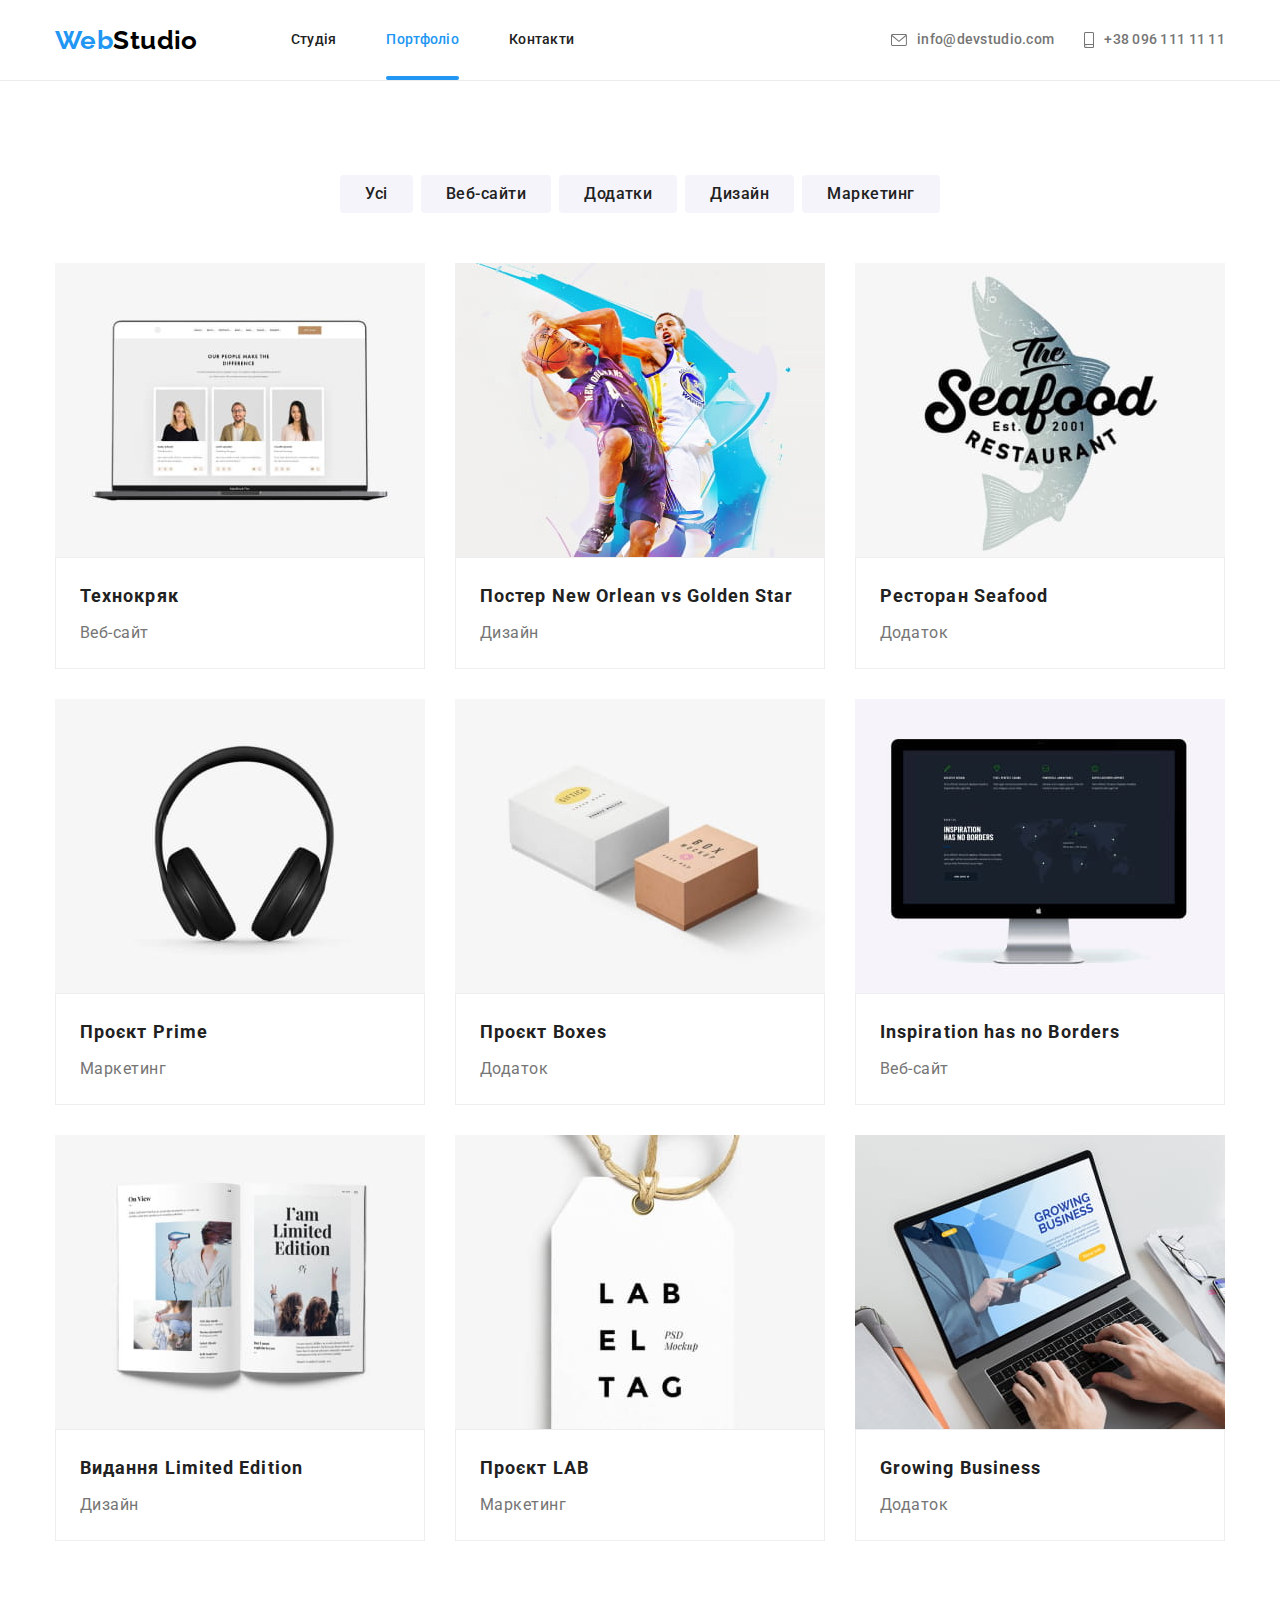
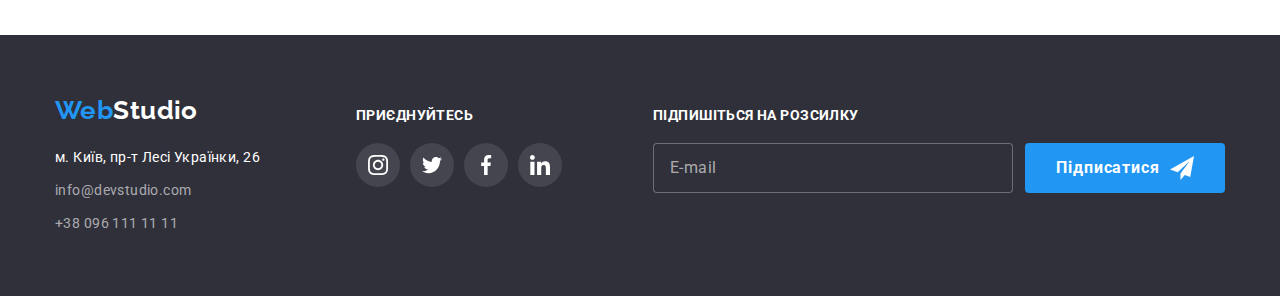
==== portfolio.html @ 68b7d365 "initial" ====
<!DOCTYPE html>
<html lang="ru">
  <head>
    <meta charset="UTF-8" />
    <meta http-equiv="X-UA-Compatible" content="IE=edge" />
    <meta name="viewport" content="width=device-width, initial-scale=1.0" />
    <title>WebStudio</title>

    <link
      href="https://fonts.googleapis.com/css2?family=Raleway:wght@700&family=Roboto:wght@400;500;700;900&display=swap"
      rel="stylesheet"
    />
    <link
      rel="stylesheet"
      href="https://cdnjs.cloudflare.com/ajax/libs/modern-normalize/1.1.0/modern-normalize.min.css"
    />
    <link rel="stylesheet" href="./css/main.min.css" />
  </head>
  <body>
    <header class="header">
      <div class="container head-menu">
        <nav class="nav">
          <a class="logo header__logo logo--big" href="">
            <span class="logo__web logo__web--blue">Web</span
            ><span class="logo__studio logo__studio--black">Studio</span>
          </a>

          <ul class="nav__list">
            <li class="nav__item">
              <a class="nav__link" href="./index.html"> Студія </a>
            </li>
            <li class="nav__item">
              <a class="nav__link underline" href=""> Портфоліо </a>
            </li>
            <li class="nav__item">
              <a class="nav__link" href="">Контакти</a>
            </li>
          </ul>
        </nav>

        <ul class="contacts-list header__contacts-list">
          <li class="contacts-list__item">
            <a class="contacts-list__link link" href="">
              <svg class="contacts-list__icon-envelope">
                <use href="./images/sprite.svg#icon-envelope"></use>
              </svg>
              info@devstudio.com
            </a>
          </li>

          <li class="contacts-list__item">
            <a class="contacts-list__link link" href="">
              <svg class="contacts-list__icon-smartphone">
                <use href="./images/sprite.svg#icon-smartphone"></use>
              </svg>
              +38 096 111 11 11
            </a>
          </li>
        </ul>
      </div>
    </header>

    <main>
      <section class="portfolio section">
        <div class="container">
          <h1 class="portfolio__title">Зразки робіт</h1>

          <ul class="portfolio__filter-list">
            <li class="portfolio__filter-item">
              <button class="portfolio__btn btn" type="button">Усі</button>
            </li>
            <li class="portfolio__filter-item">
              <button class="portfolio__btn btn" type="button">Веб-сайти</button>
            </li>
            <li class="portfolio__filter-item">
              <button class="portfolio__btn btn" type="button">Додатки</button>
            </li>
            <li class="portfolio__filter-item">
              <button class="portfolio__btn btn" type="button">Дизайн</button>
            </li>
            <li class="portfolio__filter-item">
              <button class="portfolio__btn btn" type="button">Маркетинг</button>
            </li>
          </ul>

          <ul class="portfolio__card-set">
            <li class="portfolio__card-cell">
              <article class="card">
                <div class="card__thumb">
                  <img width="370" src="./images/proj-1.jpg" alt="проект-1" />
                  <div class="card__preview">
                    <p>
                      Ресурс пропонує комплексні пропозиції з різним рівнем функціоналу та сервісів.
                      Все це дозволить відвідувачу отримати вичерпні відомості про компанію чи
                      приватну особу.
                    </p>
                  </div>
                </div>
                <div class="card__content">
                  <h2 class="card__title">Технокряк</h2>
                  <p class="card__text">Веб-сайт</p>
                </div>
              </article>
            </li>
            <li class="portfolio__card-cell">
              <article class="card">
                <div class="card__thumb">
                  <img width="370" src="./images/proj-2.jpg" alt="проект-2" />
                  <div class="card__preview">
                    <p>
                      Ресурс пропонує комплексні пропозиції з різним рівнем функціоналу та сервісів.
                      Все це дозволить відвідувачу отримати вичерпні відомості про компанію чи
                      приватну особу.
                    </p>
                  </div>
                </div>
                <div class="card__content">
                  <h2 class="card__title">Постер New Orlean vs Golden Star</h2>
                  <p class="card__text">Дизайн</p>
                </div>
              </article>
            </li>
            <li class="portfolio__card-cell">
              <article class="card">
                <div class="card__thumb">
                  <img width="370" src="./images/proj-3.jpg" alt="проект-3" />
                  <div class="card__preview">
                    <p>
                      Ресурс пропонує комплексні пропозиції з різним рівнем функціоналу та сервісів.
                      Все це дозволить відвідувачу отримати вичерпні відомості про компанію чи
                      приватну особу.
                    </p>
                  </div>
                </div>
                <div class="card__content">
                  <h2 class="card__title">Ресторан Seafood</h2>
                  <p class="card__text">Додаток</p>
                </div>
              </article>
            </li>
            <li class="portfolio__card-cell">
              <article class="card">
                <div class="card__thumb">
                  <img width="370" src="./images/proj-4.jpg" alt="проект-4" />
                  <div class="card__preview">
                    <p>
                      Ресурс пропонує комплексні пропозиції з різним рівнем функціоналу та сервісів.
                      Все це дозволить відвідувачу отримати вичерпні відомості про компанію чи
                      приватну особу.
                    </p>
                  </div>
                </div>
                <div class="card__content">
                  <h2 class="card__title">Проєкт Prime</h2>
                  <p class="card__text">Маркетинг</p>
                </div>
              </article>
            </li>
            <li class="portfolio__card-cell">
              <article class="card">
                <div class="card__thumb">
                  <img width="370" src="./images/proj-5.jpg" alt="проект-5" />
                  <div class="card__preview">
                    <p>
                      Ресурс пропонує комплексні пропозиції з різним рівнем функціоналу та сервісів.
                      Все це дозволить відвідувачу отримати вичерпні відомості про компанію чи
                      приватну особу.
                    </p>
                  </div>
                </div>
                <div class="card__content">
                  <h2 class="card__title">Проєкт Boxes</h2>
                  <p class="card__text">Додаток</p>
                </div>
              </article>
            </li>

            <li class="portfolio__card-cell">
              <article class="card">
                <div class="card__thumb">
                  <img width="370" src="./images/proj-6.jpg" alt="проект-6" />
                  <div class="card__preview">
                    <p>
                      Ресурс пропонує комплексні пропозиції з різним рівнем функціоналу та сервісів.
                      Все це дозволить відвідувачу отримати вичерпні відомості про компанію чи
                      приватну особу.
                    </p>
                  </div>
                </div>
                <div class="card__content">
                  <h2 class="card__title">Inspiration has no Borders</h2>
                  <p class="card__text">Веб-сайт</p>
                </div>
              </article>
            </li>
            <li class="portfolio__card-cell">
              <article class="card">
                <div class="card__thumb">
                  <img width="370" src="./images/proj-7.jpg" alt="проект-7" />
                  <div class="card__preview">
                    <p>
                      Ресурс пропонує комплексні пропозиції з різним рівнем функціоналу та сервісів.
                      Все це дозволить відвідувачу отримати вичерпні відомості про компанію чи
                      приватну особу.
                    </p>
                  </div>
                </div>
                <div class="card__content">
                  <h2 class="card__title">Видання Limited Edition</h2>
                  <p class="card__text">Дизайн</p>
                </div>
              </article>
            </li>
            <li class="portfolio__card-cell">
              <article class="card">
                <div class="card__thumb">
                  <img width="370" src="./images/proj-8.jpg" alt="проект-8" />
                  <div class="card__preview">
                    <p>
                      Ресурс пропонує комплексні пропозиції з різним рівнем функціоналу та сервісів.
                      Все це дозволить відвідувачу отримати вичерпні відомості про компанію чи
                      приватну особу.
                    </p>
                  </div>
                </div>
                <div class="card__content">
                  <h2 class="card__title">Проєкт LAB</h2>
                  <p class="card__text">Маркетинг</p>
                </div>
              </article>
            </li>
            <li class="portfolio__card-cell">
              <article class="card">
                <div class="card__thumb">
                  <img width="370" src="./images/proj-9.jpg" alt="проект-9" />
                  <div class="card__preview">
                    <p>
                      Ресурс пропонує комплексні пропозиції з різним рівнем функціоналу та сервісів.
                      Все це дозволить відвідувачу отримати вичерпні відомості про компанію чи
                      приватну особу.
                    </p>
                  </div>
                </div>
                <div class="card__content">
                  <h2 class="card__title">Growing Business</h2>
                  <p class="card__text">Додаток</p>
                </div>
              </article>
            </li>
          </ul>
        </div>
      </section>
    </main>

    <footer class="footer">
      <div class="container footer__footer-group">
        <div class="footer-contacts">
          <a class="logo footer__logo" href="">
            <span class="logo__web logo__web--blue">Web</span
            ><span class="logo__studio logo__studio--white">Studio</span>
          </a>
          <address class="footer-contacts__address">м. Київ, пр-т Лесі Українки, 26</address>

          <ul class="footer-contacts__contacts-list">
            <li class="footer-contacts__item">
              <a class="footer-contacts__link link" href=""> info@devstudio.com </a>
            </li>
            <li class="footer-contacts__item">
              <a class="footer-contacts__link link" href=""> +38 096 111 11 11 </a>
            </li>
          </ul>
        </div>

        <div class="footer-socials">
          <p class="footer-socials__join-us-text">приєднуйтесь</p>

          <ul class="socials-list">
            <li class="socials-list__item">
              <a class="link socials-list__link socials-list__link--white" href="">
                <svg class="socials-list__icon-instagram">
                  <use href="./images/sprite.svg#icon-instagram"></use>
                </svg>
              </a>
            </li>
            <li class="socials-list__item">
              <a class="link socials-list__link socials-list__link--white" href="">
                <svg class="socials-list__icon-twitter">
                  <use href="./images/sprite.svg#icon-twitter"></use>
                </svg>
              </a>
            </li>
            <li class="socials-list__item">
              <a class="link socials-list__link socials-list__link--white" href="">
                <svg class="socials-list__icon-facebook">
                  <use href="./images/sprite.svg#icon-facebook"></use>
                </svg>
              </a>
            </li>
            <li class="socials-list__item">
              <a class="link socials-list__link socials-list__link--white" href="">
                <svg class="socials-list__icon-linkedin">
                  <use href="./images/sprite.svg#icon-linkedin"></use>
                </svg>
              </a>
            </li>
          </ul>
        </div>

        <div class="footer-subscribe">
          <p class="footer-subscribe__subscribe-text">Підпишіться на розсилку</p>
          <form class="footer-form" action="" autocomplete="off">
            <label>
              <input class="user-email" type="email" name="user-email" placeholder="E-mail" />
            </label>
            <button class="footer-submit" type="submit">
              <span class="button-text">Підписатися</span>
              <svg class="icon-send">
                <use href="./images/modal-sprite.svg#icon-send"></use>
              </svg>
            </button>
          </form>
        </div>
      </div>
    </footer>
    <script src="./js/modal.js"></script>
  </body>
</html>
---- css/main.min.css ----
body{font-family:"Roboto","Raleway",sans-serif;font-weight:500;font-style:normal;font-size:14px;letter-spacing:.03em;color:#757575}p,ul,h1,h2,h3,h4,h5,h6{margin:0;padding:0;list-style:none}img{display:block;max-width:100%}.container{max-width:1200px;margin:0 auto;padding:0 15px}.section{padding:94px 0}.no-padding{padding:0 0}.btn{cursor:pointer}.btn:hover,.btn:focus{color:#fff;background-color:#2196f3}.link{text-decoration:none}.is-hidden{opacity:0;pointer-events:none;visibility:hidden;-webkit-transform:scale(0.66);transform:scale(0.66)}.form__icon-envelope,.form__icon-tel,.form__icon-user{position:absolute;top:50%;left:15px;-webkit-transform:translateX(-50%);transform:translateX(-50%);-webkit-transform:translateY(-50%);transform:translateY(-50%);-webkit-transition-property:fill;transition-property:fill;-webkit-transition-duration:250ms;transition-duration:250ms;-webkit-transition-timing-function:cubic-bezier(0.4, 0, 0.2, 1);transition-timing-function:cubic-bezier(0.4, 0, 0.2, 1)}.form__field:focus-within .form__icon-envelope,.form__field:focus-within .form__icon-tel,.form__field:focus-within .form__icon-user{fill:#2196f3}.logo{display:block;padding:0;font-family:"Raleway",sans-serif;font-weight:700;font-size:26px;line-height:1.19;text-decoration:none}.logo__web--blue{color:#2196f3}.logo__studio--black{color:#000}.logo__studio--white{color:#fff}.header__logo{margin-right:93px}.logo--big{padding:24px 0}.header{border-bottom:1px solid #ececec}.head-menu{display:-webkit-box;display:-ms-flexbox;display:flex}.nav{display:-webkit-box;display:-ms-flexbox;display:flex;-webkit-box-align:center;-ms-flex-align:center;align-items:center}.nav__list{display:-webkit-box;display:-ms-flexbox;display:flex}.nav__item:hover,.nav__item:focus{color:#2196f3}.nav__item:not(:last-child){margin-right:50px}.nav__link{position:relative;display:block;padding:32px 0;font-size:14px;line-height:1.14;letter-spacing:.02em;text-decoration:none;color:#212121;-webkit-transition-property:color;transition-property:color;-webkit-transition-duration:250ms;transition-duration:250ms;-webkit-transition-timing-function:cubic-bezier(0.4, 0, 0.2, 1);transition-timing-function:cubic-bezier(0.4, 0, 0.2, 1)}.nav__link:hover,.nav__link:focus{color:#2196f3}.nav__link::after{position:absolute;bottom:0;content:"";display:block;width:100%;height:4px;background-color:#2196f3;border-radius:2px;opacity:0;-webkit-transition-property:opacity;transition-property:opacity;-webkit-transition-duration:250ms;transition-duration:250ms;-webkit-transition-timing-function:cubic-bezier(0.4, 0, 0.2, 1);transition-timing-function:cubic-bezier(0.4, 0, 0.2, 1)}.nav__link:hover::after,.nav__link:focus::after{opacity:100%}.nav__link.underline{color:#2196f3}.nav__link.underline::after{opacity:100%}.contacts-list{display:-webkit-box;display:-ms-flexbox;display:flex}.header__contacts-list{-webkit-box-align:center;-ms-flex-align:center;align-items:center;margin-left:auto}.contacts-list__item+.contacts-list__item{margin-left:30px}.contacts-list__link{display:-webkit-inline-box;display:-ms-inline-flexbox;display:inline-flex;-webkit-box-align:center;-ms-flex-align:center;align-items:center;padding:32px 0;color:inherit;font-size:14px;line-height:1.14;letter-spacing:.02em}.contacts-list__link:hover,.contacts-list__link:focus{color:#2196f3;fill:#2196f3;-webkit-transition-property:color;transition-property:color;-webkit-transition-duration:250ms;transition-duration:250ms;-webkit-transition-timing-function:cubic-bezier(0.4, 0, 0.2, 1);transition-timing-function:cubic-bezier(0.4, 0, 0.2, 1)}.contacts-list__icon-envelope{width:16px;height:12px;margin-right:10px;fill:currentColor}.contacts-list__icon-smartphone{width:10px;height:16px;margin-right:10px;fill:currentColor}.hero{max-width:1600px;min-height:600px;margin:0 auto;padding:200px 0;background-color:#2f303a;background-image:-webkit-gradient(linear, left top, right top, from(rgba(154, 132, 120, 0.2)), to(rgba(30, 19, 12, 0.4))),url("..//../images/hero-background.jpg");background-image:linear-gradient(to right, rgba(154, 132, 120, 0.2), rgba(30, 19, 12, 0.4)),url("..//../images/hero-background.jpg");background-repeat:no-repeat;background-size:cover;background-position:center;text-align:center}.hero__title{margin-bottom:30px;font-weight:900;font-size:44px;line-height:1.36;letter-spacing:.06em;text-transform:uppercase;color:#fff}.hero__btn{padding:11px 32px;border-radius:4px;border:0;color:#fff;background-color:#2196f3;font-weight:700;font-size:16px;line-height:1.88;text-align:center;letter-spacing:.06em}.hero__btn:active{background-color:#188ce8}.hero__backdrop{position:fixed;z-index:9;top:0;left:0;width:100%;height:100%;background-color:rgba(170,170,170,.7333333333);-webkit-transform:scale(1);transform:scale(1);opacity:1;-webkit-transition-property:-webkit-transform opacity;transition-property:-webkit-transform opacity;transition-property:transform opacity;transition-property:transform opacity, -webkit-transform opacity;-webkit-transition-duration:250ms;transition-duration:250ms;-webkit-transition-timing-function:cubic-bezier(0.4, 0, 0.2, 1);transition-timing-function:cubic-bezier(0.4, 0, 0.2, 1)}.modal{position:absolute;top:50%;left:50%;-webkit-transform:translate(-50%, -50%);transform:translate(-50%, -50%);min-width:530px;min-height:580px;padding:40px;background-color:#fff}.close-modal-btn{display:-webkit-box;display:-ms-flexbox;display:flex;-webkit-box-pack:center;-ms-flex-pack:center;justify-content:center;-webkit-box-align:center;-ms-flex-align:center;align-items:center;position:absolute;top:8px;right:8px;padding:0;width:30px;height:30px;border-radius:50%;border:1px solid rgba(0,0,0,.1);background-color:rgba(0,0,0,0);cursor:pointer}.close-modal-btn__icon-close{width:18px;height:18px;-webkit-transition-property:fill;transition-property:fill;-webkit-transition-duration:250ms;transition-duration:250ms;-webkit-transition-timing-function:cubic-bezier(0.4, 0, 0.2, 1);transition-timing-function:cubic-bezier(0.4, 0, 0.2, 1)}.close-modal-btn:hover .close-modal-btn__icon-close{fill:#2196f3}.form{display:-webkit-box;display:-ms-flexbox;display:flex;-webkit-box-orient:vertical;-webkit-box-direction:normal;-ms-flex-direction:column;flex-direction:column;-webkit-box-align:start;-ms-flex-align:start;align-items:flex-start;margin:0}.form__title{-ms-flex-item-align:center;align-self:center;color:#212121;font-weight:700;font-size:20px;line-height:1.15;letter-spacing:.03em;margin-bottom:30px}.form__field{position:relative;width:100%;margin-bottom:28px}.form__explain-text{position:absolute;top:-18px;font-weight:400;font-size:12px;line-height:1.17;letter-spacing:.01em;color:#757575}.form__label{display:-webkit-box;display:-ms-flexbox;display:flex;-webkit-box-orient:vertical;-webkit-box-direction:normal;-ms-flex-direction:column;flex-direction:column;-webkit-box-align:start;-ms-flex-align:start;align-items:flex-start}.form__input{height:40px;width:100%;padding-left:42px;border:1px solid rgba(33,33,33,.2);border-radius:4px;-webkit-transition-property:border-color;transition-property:border-color;-webkit-transition-duration:250ms;transition-duration:250ms;-webkit-transition-timing-function:cubic-bezier(0.4, 0, 0.2, 1);transition-timing-function:cubic-bezier(0.4, 0, 0.2, 1)}.form__icon-user{width:13px;height:13px}.form__icon-tel{width:14px;height:14px}.form__icon-envelope{width:15px;height:15px}.form__comment-field{margin-bottom:20px}.form__textarea{width:100%;height:120px;padding:12px 16px;resize:none;color:#757575;border:1px solid rgba(33,33,33,.2);border-radius:4px;-webkit-transition-property:border-color;transition-property:border-color;-webkit-transition-duration:250ms;transition-duration:250ms;-webkit-transition-timing-function:cubic-bezier(0.4, 0, 0.2, 1);transition-timing-function:cubic-bezier(0.4, 0, 0.2, 1)}.form__textarea::-webkit-input-placeholder{color:rgba(117,117,117,.5)}.form__textarea::-moz-placeholder{color:rgba(117,117,117,.5)}.form__textarea:-ms-input-placeholder{color:rgba(117,117,117,.5)}.form__textarea::-ms-input-placeholder{color:rgba(117,117,117,.5)}.form__textarea::placeholder{color:rgba(117,117,117,.5)}.form__field:focus-within .form__textarea{border-color:#2196f3;outline:none}.form__field:focus-within .form__input{border-color:#2196f3;outline:none}.form__agreement-field{display:-webkit-box;display:-ms-flexbox;display:flex;-webkit-box-pack:center;-ms-flex-pack:center;justify-content:center;width:100%;margin-bottom:30px}.form__checkbox-label{display:-webkit-box;display:-ms-flexbox;display:flex;cursor:pointer}.form__checkbox-input{display:inline-block;-ms-flex-item-align:center;align-self:center;-webkit-appearance:none;-moz-appearance:none;appearance:none}.form__icon-check{-ms-flex-item-align:center;align-self:center;width:17px;height:16px;margin-right:8px;fill:rgba(0,0,0,0);background-color:rgba(0,0,0,0);border:2px solid #212121;border-radius:2px;-webkit-transition-property:background-color,fill,border-width;transition-property:background-color,fill,border-width;-webkit-transition-duration:250ms;transition-duration:250ms;-webkit-transition-timing-function:cubic-bezier(0.4, 0, 0.2, 1);transition-timing-function:cubic-bezier(0.4, 0, 0.2, 1)}.form__checkbox-input:checked+.form__icon-check{fill:#fff;background-color:#2196f3;border-width:0}.form__agreement-text{display:inline-block;font-weight:400;font-size:14px;line-height:1.71;letter-spacing:.03em;color:#757575}.form__agreement-attention-text{text-decoration:underline;color:#2196f3}.form__submit-btn{-ms-flex-item-align:center;align-self:center;width:200px;height:50px;padding:0;background-color:#2196f3;-webkit-box-shadow:0px 4px 4px rgba(0,0,0,.15);box-shadow:0px 4px 4px rgba(0,0,0,.15);border-color:rgba(0,0,0,0);border-radius:4px;font-weight:700;font-size:16px;line-height:1.88;text-align:center;letter-spacing:.06em;color:#fff;cursor:pointer}.form__submit-btn:active{background-color:#188ce8}.features__list{display:-webkit-box;display:-ms-flexbox;display:flex;-webkit-box-pack:justify;-ms-flex-pack:justify;justify-content:space-between}.features__item{display:block;-ms-flex-preferred-size:270px;flex-basis:270px}.features__icon-holder{display:-webkit-box;display:-ms-flexbox;display:flex;height:120px;-webkit-box-pack:center;-ms-flex-pack:center;justify-content:center;-webkit-box-align:center;-ms-flex-align:center;align-items:center;margin-bottom:30px;background-color:#f5f4fa;border-radius:4px}.features__title{margin-bottom:10px;font-size:14px;line-height:1.14;letter-spacing:.03em;text-transform:uppercase;color:#212121}.features__text{font-weight:400;line-height:1.71}.specialization{padding-bottom:94px}.specialization__title{margin-bottom:50px;font-size:36px;line-height:1.17;text-align:center;letter-spacing:.03em;color:#212121}.specialization__list{display:-webkit-box;display:-ms-flexbox;display:flex;-webkit-box-pack:justify;-ms-flex-pack:justify;justify-content:space-between}.specialization__item{display:inline-block}.specialization__thumb{position:relative;z-index:0}.specialization__overlay{position:absolute;bottom:0;width:100%;height:70px;z-index:1;display:-webkit-box;display:-ms-flexbox;display:flex;-webkit-box-pack:center;-ms-flex-pack:center;justify-content:center;-webkit-box-align:center;-ms-flex-align:center;align-items:center;color:#fff;background-color:rgba(47,48,58,.8);font-weight:700;letter-spacing:.03em;text-transform:uppercase}.team{background-color:#f5f4fa}.team__title{margin-bottom:50px;font-size:36px;line-height:1.17;text-align:center;letter-spacing:.03em;color:#212121}.team__list{display:-webkit-box;display:-ms-flexbox;display:flex;-webkit-box-pack:justify;-ms-flex-pack:justify;justify-content:space-between}.employee{-webkit-box-shadow:0px 1px 3px rgba(0,0,0,.12),0px 1px 1px rgba(0,0,0,.14),0px 2px 1px rgba(0,0,0,.2);box-shadow:0px 1px 3px rgba(0,0,0,.12),0px 1px 1px rgba(0,0,0,.14),0px 2px 1px rgba(0,0,0,.2);border-radius:0px 0px 4px 4px}.employee__info{padding:30px 0;background-color:#fff}.employee__name{margin-bottom:10px;font-size:16px;line-height:1.19;letter-spacing:.03em;text-align:center;color:#212121}.employee__position{margin-bottom:16px;font-weight:400;font-size:16px;line-height:1.19;letter-spacing:.03em;text-align:center}.socials-list__link--gray{fill:#afb1b8;-webkit-transition-property:fill,background-color;transition-property:fill,background-color;-webkit-transition-duration:250ms;transition-duration:250ms;-webkit-transition-timing-function:cubic-bezier(0.4, 0, 0.2, 1);transition-timing-function:cubic-bezier(0.4, 0, 0.2, 1)}.socials-list__link--gray:hover,.socials-list__link--gray:focus{background-color:#2196f3;fill:#fff}.clients__title{margin-bottom:50px;color:#212121;font-size:36px;line-height:1.17;text-align:center;letter-spacing:.03em}.clients__list{display:-webkit-box;display:-ms-flexbox;display:flex;-webkit-box-pack:justify;-ms-flex-pack:justify;justify-content:space-between}.clients__link{display:-webkit-box;display:-ms-flexbox;display:flex;width:170px;height:92px;border:1px solid;border-color:#afb1b8;border-radius:4px;fill:#afb1b8;-webkit-transition-property:border-color fill;transition-property:border-color fill;-webkit-transition-duration:250ms;transition-duration:250ms;-webkit-transition-timing-function:cubic-bezier(0.4, 0, 0.2, 1);transition-timing-function:cubic-bezier(0.4, 0, 0.2, 1)}.clients__link:hover,.clients__link:focus{border-color:#2196f3;fill:#2196f3}.clients__icon-logo{display:block;width:106px;height:60px;margin:auto;fill:inherit}.footer{padding:60px 0;background-color:#2f303a}.footer__footer-group{display:-webkit-box;display:-ms-flexbox;display:flex}.footer-contacts{display:block;margin-right:70px}.footer__logo{margin-bottom:20px}.footer-contacts__address{display:block;width:231px;margin-bottom:9px;font-weight:400;line-height:1.71;font-style:normal;color:#fff}.footer-contacts__contacts-list{-webkit-box-orient:vertical;-webkit-box-direction:normal;-ms-flex-direction:column;flex-direction:column}.footer-contacts__item{display:block;margin-left:0;margin-right:auto;margin-bottom:9px}.footer-contacts__item:last-child{margin-bottom:0}.footer-contacts__link{padding:0;color:rgba(255,255,255,.6);font-weight:400;font-size:14px;line-height:1.71;letter-spacing:.03em}.footer-socials{display:block;margin-top:12px}.footer-socials__join-us-text{margin-bottom:20px;color:#fff;font-weight:700;letter-spacing:.03em;text-transform:uppercase}.socials-list{display:-webkit-box;display:-ms-flexbox;display:flex;-webkit-box-pack:center;-ms-flex-pack:center;justify-content:center}.socials-list__item:not(:last-child){margin-right:10px}.socials-list__link{display:-webkit-box;display:-ms-flexbox;display:flex;width:44px;height:44px;border-radius:50%}.socials-list__link--white{fill:#fff;background-color:rgba(255,255,255,.1);-webkit-transition-property:background-color;transition-property:background-color;-webkit-transition-duration:250ms;transition-duration:250ms;-webkit-transition-timing-function:cubic-bezier(0.4, 0, 0.2, 1);transition-timing-function:cubic-bezier(0.4, 0, 0.2, 1)}.socials-list__link--white:hover,.socials-list__link--white:focus{background-color:#2196f3}.socials-list__icon-instagram{display:block;width:20px;height:20px;margin:auto}.socials-list__icon-twitter{display:block;width:20px;height:20px;margin:auto}.socials-list__icon-facebook{display:block;width:20px;height:20px;margin:auto}.socials-list__icon-linkedin{display:block;width:20px;height:20px;margin:auto}.footer-subscribe{display:block;margin-top:12px;margin-left:auto}.footer-subscribe__subscribe-text{margin-bottom:20px;color:#fff;font-weight:700;letter-spacing:.03em;text-transform:uppercase}.footer-form{display:-webkit-box;display:-ms-flexbox;display:flex}.user-email{width:360px;height:50px;padding:0 16px;color:#fff;background-color:#2f303a;outline:none;border:1px solid rgba(255,255,255,.3);border-radius:4px}.user-email:focus{-webkit-box-shadow:0px 4px 4px rgba(0,0,0,.1);box-shadow:0px 4px 4px rgba(0,0,0,.1)}.user-email::-webkit-input-placeholder{font-weight:400;font-size:16px;line-height:1.25;letter-spacing:.03em;color:rgba(255,255,255,.6)}.user-email::-moz-placeholder{font-weight:400;font-size:16px;line-height:1.25;letter-spacing:.03em;color:rgba(255,255,255,.6)}.user-email:-ms-input-placeholder{font-weight:400;font-size:16px;line-height:1.25;letter-spacing:.03em;color:rgba(255,255,255,.6)}.user-email::-ms-input-placeholder{font-weight:400;font-size:16px;line-height:1.25;letter-spacing:.03em;color:rgba(255,255,255,.6)}.user-email::placeholder{font-weight:400;font-size:16px;line-height:1.25;letter-spacing:.03em;color:rgba(255,255,255,.6)}.footer-submit{display:-webkit-box;display:-ms-flexbox;display:flex;-webkit-box-align:center;-ms-flex-align:center;align-items:center;-webkit-box-pack:center;-ms-flex-pack:center;justify-content:center;width:200px;height:50px;margin-left:12px;background-color:#2196f3;border-radius:4px;border-width:0;cursor:pointer}.footer-submit:active{background-color:#188ce8;-webkit-box-shadow:0px 4px 4px rgba(0,0,0,.1);box-shadow:0px 4px 4px rgba(0,0,0,.1)}.button-text{display:inline-block;color:#fff;font-weight:700;font-size:16px;line-height:1.88;text-align:center;letter-spacing:.06em}.icon-send{display:inline-block;width:24px;height:24px;margin-left:10px;background-color:rgba(0,0,0,0);fill:#fff}.portfolio__title{position:absolute;width:1px;height:1px;margin:-1px;border:0;padding:0;white-space:nowrap;-webkit-clip-path:inset(100%);clip-path:inset(100%);clip:rect(0 0 0 0);overflow:hidden}.portfolio__filter-list{display:-webkit-box;display:-ms-flexbox;display:flex;-webkit-box-pack:center;-ms-flex-pack:center;justify-content:center;margin-bottom:50px}.portfolio__filter-item{display:block}.portfolio__filter-item:not(:last-child){margin-right:8px}.portfolio__btn{border:rgba(0,0,0,0);border-radius:4px;padding:6px 22px;font-weight:500;font-size:16px;line-height:1.62;letter-spacing:.03em;color:#212121;background-color:#f5f4fa;-webkit-transition-property:background-color,color,-webkit-box-shadow;transition-property:background-color,color,-webkit-box-shadow;transition-property:background-color,color,box-shadow;transition-property:background-color,color,box-shadow,-webkit-box-shadow;-webkit-transition-duration:250ms;transition-duration:250ms;-webkit-transition-timing-function:cubic-bezier(0.4, 0, 0.2, 1);transition-timing-function:cubic-bezier(0.4, 0, 0.2, 1)}.portfolio__btn:first-child{padding:6px 25px}.portfolio__btn:hover,.portfolio__btn:focus{color:#fff;background-color:#2196f3;-webkit-box-shadow:0px 3px 1px rgba(0,0,0,.1),0px 1px 2px rgba(0,0,0,.08),0px 2px 2px rgba(0,0,0,.12);box-shadow:0px 3px 1px rgba(0,0,0,.1),0px 1px 2px rgba(0,0,0,.08),0px 2px 2px rgba(0,0,0,.12)}.portfolio__card-set{display:-webkit-box;display:-ms-flexbox;display:flex;-ms-flex-wrap:wrap;flex-wrap:wrap;margin-top:-30px;margin-left:-30px}.portfolio__card-cell{display:block;-ms-flex-preferred-size:calc(33.3333333333% - 30px);flex-basis:calc(33.3333333333% - 30px);margin-left:30px;margin-top:30px;-webkit-transition-property:-webkit-box-shadow;transition-property:-webkit-box-shadow;transition-property:box-shadow;transition-property:box-shadow, -webkit-box-shadow;-webkit-transition-duration:250ms;transition-duration:250ms;-webkit-transition-timing-function:cubic-bezier(0.4, 0, 0.2, 1);transition-timing-function:cubic-bezier(0.4, 0, 0.2, 1)}.portfolio__card-cell:hover{-webkit-box-shadow:0px 1px 1px rgba(0,0,0,.12),0px 4px 4px rgba(0,0,0,.06),1px 4px 6px rgba(0,0,0,.16);box-shadow:0px 1px 1px rgba(0,0,0,.12),0px 4px 4px rgba(0,0,0,.06),1px 4px 6px rgba(0,0,0,.16)}.card__thumb{position:relative;overflow:hidden}.card__preview{position:absolute;top:0;left:0;width:100%;height:100%;padding:63px 24px;background-color:rgba(33,150,243,.9);font-weight:400;font-size:18px;line-height:1.56;color:#fff;-webkit-transform:translateY(100%);transform:translateY(100%);-webkit-transition-property:-webkit-transform;transition-property:-webkit-transform;transition-property:transform;transition-property:transform, -webkit-transform;-webkit-transition-duration:250ms;transition-duration:250ms;-webkit-transition-timing-function:cubic-bezier(0.4, 0, 0.2, 1);transition-timing-function:cubic-bezier(0.4, 0, 0.2, 1)}.card:hover .card__preview{-webkit-transform:translateY(0);transform:translateY(0)}.card__content{padding:20px 24px;border:1px solid #eee}.card__title{margin-bottom:4px;font-size:18px;line-height:2;letter-spacing:.06em;color:#212121}.card__text{font-weight:400;font-size:16px;line-height:1.88;letter-spacing:.03em;color:#757575}/*# sourceMappingURL=main.min.css.map */
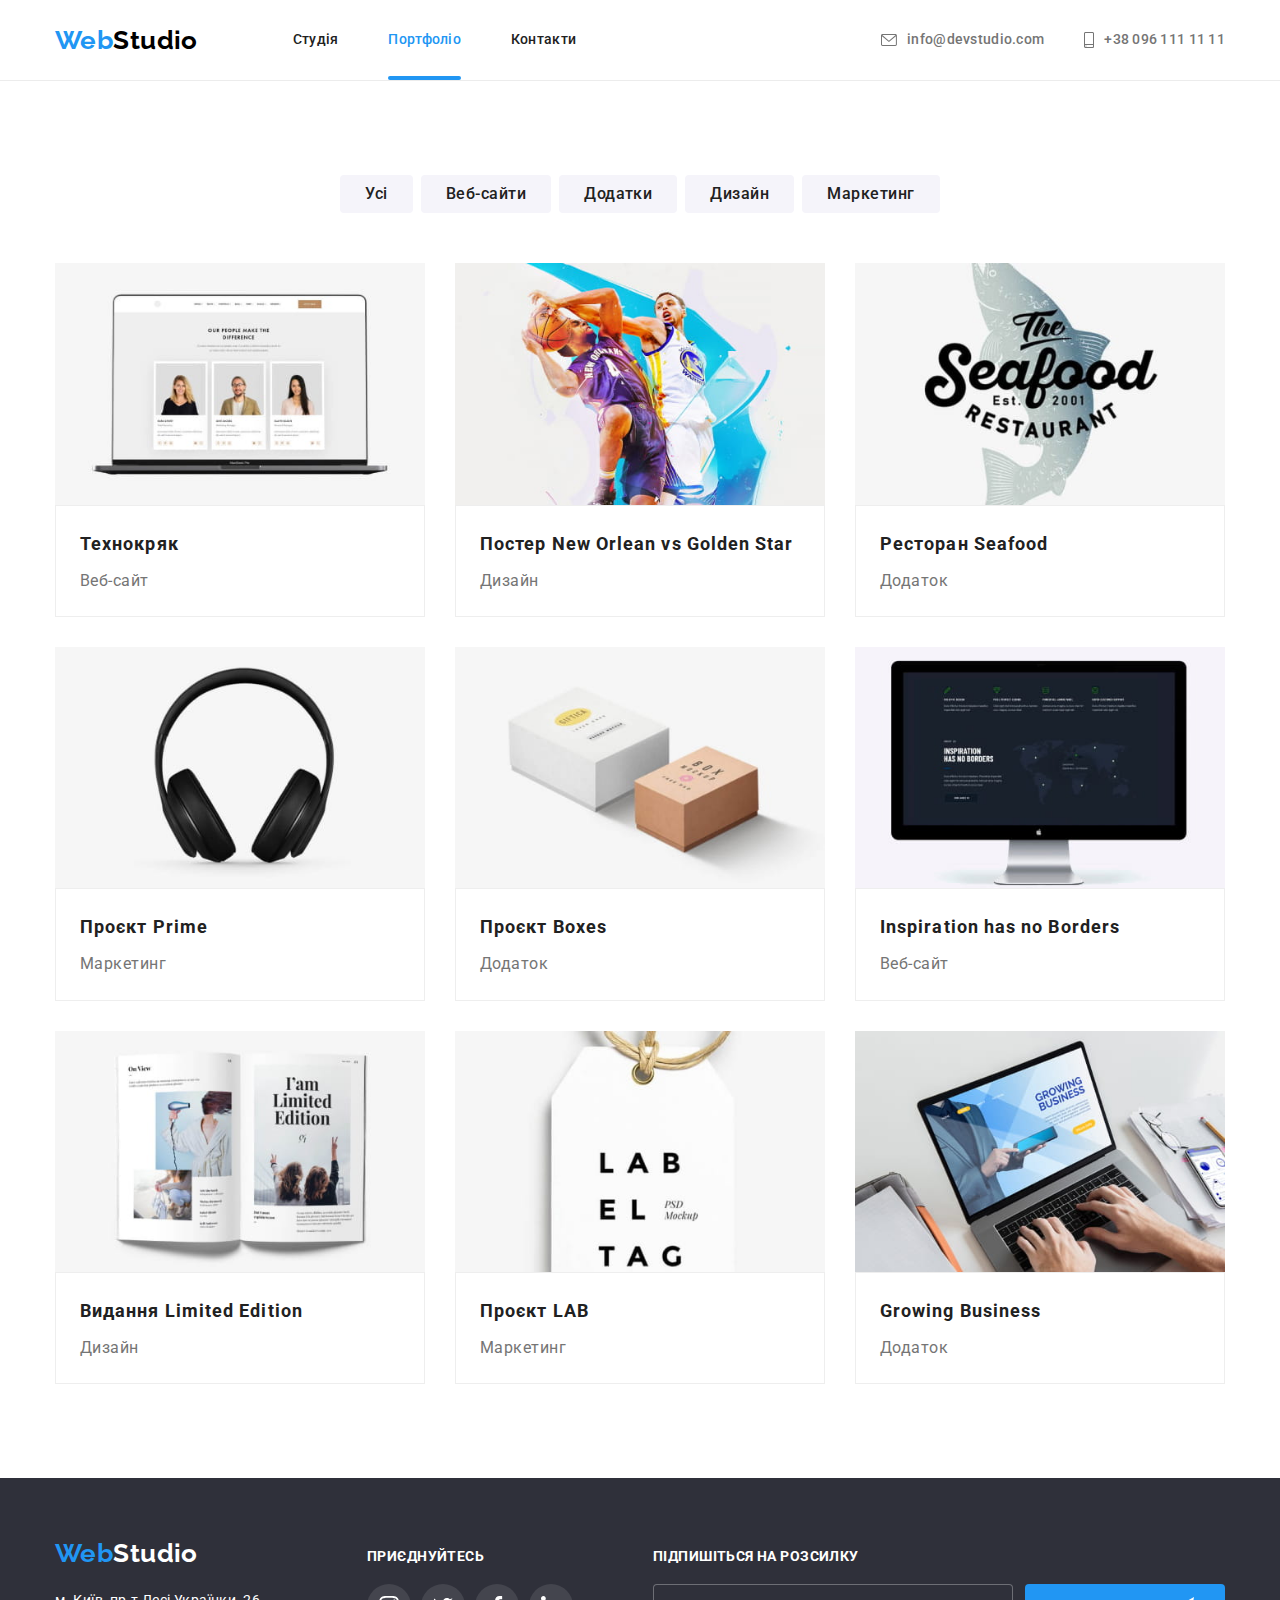
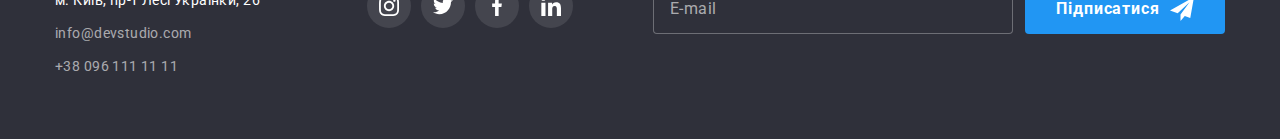
==== commit 3180988e: "hw 8 done" ====
--- a/portfolio.html
+++ b/portfolio.html
@@ -16,45 +16,91 @@
     />
     <link rel="stylesheet" href="./css/main.min.css" />
   </head>
+
   <body>
     <header class="header">
       <div class="container head-menu">
         <nav class="nav">
-          <a class="logo header__logo logo--big" href="">
+          <a class="logo header__logo logo--big" href="./index.html">
             <span class="logo__web logo__web--blue">Web</span
             ><span class="logo__studio logo__studio--black">Studio</span>
           </a>
 
-          <ul class="nav__list">
-            <li class="nav__item">
-              <a class="nav__link" href="./index.html"> Студія </a>
-            </li>
-            <li class="nav__item">
-              <a class="nav__link underline" href=""> Портфоліо </a>
-            </li>
-            <li class="nav__item">
-              <a class="nav__link" href="">Контакти</a>
-            </li>
-          </ul>
+          <button class="nav__button js-open-menu" type="button">
+            <svg height="17" width="25" aria-level="Переключатель мобильного меню">
+              <use class="nav__icon-menu" href="./images/nav-btn-sprite.svg#icon-menu_24px"></use>
+            </svg>
+          </button>
+
+          <div class="nav__toggle-block">
+            <ul class="nav__list">
+              <li class="nav__item">
+                <a class="nav__link" href="./index.html">Студія</a>
+              </li>
+              <li class="nav__item">
+                <a class="nav__link underline" href="">Портфоліо</a>
+              </li>
+              <li class="nav__item">
+                <a class="nav__link" href="">Контакти</a>
+              </li>
+            </ul>
+
+            <ul class="contacts-list header__contacts-list">
+              <li class="contacts-list__item">
+                <a class="contacts-list__link link" href="">
+                  <svg class="contacts-list__icon-envelope">
+                    <use href="./images/sprite.svg#icon-envelope"></use>
+                  </svg>
+                  info@devstudio.com
+                </a>
+              </li>
+
+              <li class="contacts-list__item">
+                <a class="contacts-list__link link" href="">
+                  <svg class="contacts-list__icon-smartphone">
+                    <use href="./images/sprite.svg#icon-smartphone"></use>
+                  </svg>
+                  +38 096 111 11 11
+                </a>
+              </li>
+            </ul>
+          </div>
         </nav>
-
-        <ul class="contacts-list header__contacts-list">
-          <li class="contacts-list__item">
-            <a class="contacts-list__link link" href="">
-              <svg class="contacts-list__icon-envelope">
-                <use href="./images/sprite.svg#icon-envelope"></use>
-              </svg>
-              info@devstudio.com
-            </a>
-          </li>
-
-          <li class="contacts-list__item">
-            <a class="contacts-list__link link" href="">
-              <svg class="contacts-list__icon-smartphone">
-                <use href="./images/sprite.svg#icon-smartphone"></use>
-              </svg>
-              +38 096 111 11 11
-            </a>
+      </div>
+      <div class="js-menu-container">
+        <button class="nav__button js-close-menu" type="button">
+          <svg height="20" width="20" aria-level="Переключатель мобильного меню">
+            <use class="nav__icon-close" href="./images/nav-btn-sprite.svg#icon-close_24px"></use>
+          </svg>
+        </button>
+
+        <ul class="js-menu-container__nav-list">
+          <li class="js-menu-container__nav-item">
+            <a class="js-menu-container__nav-link link" href="./index.html"> Студія </a>
+          </li>
+          <li class="js-menu-container__nav-item">
+            <a class="js-menu-container__nav-link link" href=""> Портфоліо </a>
+          </li>
+          <li class="js-menu-container__nav-item">
+            <a class="js-menu-container__nav-link link" href="">Контакти</a>
+          </li>
+        </ul>
+
+        <a class="js-menu-container__mail-link link" href=""> info@devstudio.com </a>
+        <a class="js-menu-container__phone-link link" href=""> +38 096 111 11 11 </a>
+
+        <ul class="js-menu-container__soc-list">
+          <li class="js-menu-container__soc-item">
+            <a class="js-menu-container__soc-link link" href="">Instagram</a>
+          </li>
+          <li class="js-menu-container__soc-item">
+            <a class="js-menu-container__soc-link link" href="">Twitter</a>
+          </li>
+          <li class="js-menu-container__soc-item">
+            <a class="js-menu-container__soc-link link" href="">Facebook</a>
+          </li>
+          <li class="js-menu-container__soc-item">
+            <a class="js-menu-container__soc-link link" href="">LinkedIn</a>
           </li>
         </ul>
       </div>
@@ -87,7 +133,11 @@
             <li class="portfolio__card-cell">
               <article class="card">
                 <div class="card__thumb">
-                  <img width="370" src="./images/proj-1.jpg" alt="проект-1" />
+                  <img
+                    srcset="./images/proj-1-450.jpg 1x, ./images/proj-1-900.jpg 2x"
+                    src="./images/proj-1-450.jpg"
+                    alt="проект-1"
+                  />
                   <div class="card__preview">
                     <p>
                       Ресурс пропонує комплексні пропозиції з різним рівнем функціоналу та сервісів.
@@ -105,7 +155,11 @@
             <li class="portfolio__card-cell">
               <article class="card">
                 <div class="card__thumb">
-                  <img width="370" src="./images/proj-2.jpg" alt="проект-2" />
+                  <img
+                    srcset="./images/proj-2-450.jpg 1x, ./images/proj-2-900.jpg 2x"
+                    src="./images/proj-2-450.jpg"
+                    alt="проект-2"
+                  />
                   <div class="card__preview">
                     <p>
                       Ресурс пропонує комплексні пропозиції з різним рівнем функціоналу та сервісів.
@@ -123,7 +177,11 @@
             <li class="portfolio__card-cell">
               <article class="card">
                 <div class="card__thumb">
-                  <img width="370" src="./images/proj-3.jpg" alt="проект-3" />
+                  <img
+                    srcset="./images/proj-3-450.jpg 1x, ./images/proj-3-900.jpg 2x"
+                    src="./images/proj-3-450.jpg"
+                    alt="проект-3"
+                  />
                   <div class="card__preview">
                     <p>
                       Ресурс пропонує комплексні пропозиції з різним рівнем функціоналу та сервісів.
@@ -141,7 +199,11 @@
             <li class="portfolio__card-cell">
               <article class="card">
                 <div class="card__thumb">
-                  <img width="370" src="./images/proj-4.jpg" alt="проект-4" />
+                  <img
+                    srcset="./images/proj-4-450.jpg 1x, ./images/proj-4-900.jpg 2x"
+                    src="./images/proj-4-450.jpg"
+                    alt="проект-4"
+                  />
                   <div class="card__preview">
                     <p>
                       Ресурс пропонує комплексні пропозиції з різним рівнем функціоналу та сервісів.
@@ -159,7 +221,11 @@
             <li class="portfolio__card-cell">
               <article class="card">
                 <div class="card__thumb">
-                  <img width="370" src="./images/proj-5.jpg" alt="проект-5" />
+                  <img
+                    srcset="./images/proj-5-450.jpg 1x, ./images/proj-5-900.jpg 2x"
+                    src="./images/proj-5-450.jpg"
+                    alt="проект-5"
+                  />
                   <div class="card__preview">
                     <p>
                       Ресурс пропонує комплексні пропозиції з різним рівнем функціоналу та сервісів.
@@ -178,7 +244,11 @@
             <li class="portfolio__card-cell">
               <article class="card">
                 <div class="card__thumb">
-                  <img width="370" src="./images/proj-6.jpg" alt="проект-6" />
+                  <img
+                    srcset="./images/proj-6-450.jpg 1x, ./images/proj-6-900.jpg 2x"
+                    src="./images/proj-6-450.jpg"
+                    alt="проект-6"
+                  />
                   <div class="card__preview">
                     <p>
                       Ресурс пропонує комплексні пропозиції з різним рівнем функціоналу та сервісів.
@@ -196,7 +266,11 @@
             <li class="portfolio__card-cell">
               <article class="card">
                 <div class="card__thumb">
-                  <img width="370" src="./images/proj-7.jpg" alt="проект-7" />
+                  <img
+                    srcset="./images/proj-7-450.jpg 1x, ./images/proj-7-900.jpg 2x"
+                    src="./images/proj-7-450.jpg"
+                    alt="проект-7"
+                  />
                   <div class="card__preview">
                     <p>
                       Ресурс пропонує комплексні пропозиції з різним рівнем функціоналу та сервісів.
@@ -214,7 +288,11 @@
             <li class="portfolio__card-cell">
               <article class="card">
                 <div class="card__thumb">
-                  <img width="370" src="./images/proj-8.jpg" alt="проект-8" />
+                  <img
+                    srcset="./images/proj-8-450.jpg 1x, ./images/proj-8-900.jpg 2x"
+                    src="./images/proj-8-450.jpg"
+                    alt="проект-8"
+                  />
                   <div class="card__preview">
                     <p>
                       Ресурс пропонує комплексні пропозиції з різним рівнем функціоналу та сервісів.
@@ -232,7 +310,11 @@
             <li class="portfolio__card-cell">
               <article class="card">
                 <div class="card__thumb">
-                  <img width="370" src="./images/proj-9.jpg" alt="проект-9" />
+                  <img
+                    srcset="./images/proj-9-450.jpg 1x, ./images/proj-9-900.jpg 2x"
+                    src="./images/proj-9-450.jpg"
+                    alt="проект-9"
+                  />
                   <div class="card__preview">
                     <p>
                       Ресурс пропонує комплексні пропозиції з різним рівнем функціоналу та сервісів.
@@ -322,6 +404,8 @@
         </div>
       </div>
     </footer>
+
     <script src="./js/modal.js"></script>
+    <script src="./js/mobile-menu.js"></script>
   </body>
 </html>
--- a/css/main.min.css
+++ b/css/main.min.css
@@ -1 +1 @@
-body{font-family:"Roboto","Raleway",sans-serif;font-weight:500;font-style:normal;font-size:14px;letter-spacing:.03em;color:#757575}p,ul,h1,h2,h3,h4,h5,h6{margin:0;padding:0;list-style:none}img{display:block;max-width:100%}.container{max-width:1200px;margin:0 auto;padding:0 15px}.section{padding:94px 0}.no-padding{padding:0 0}.btn{cursor:pointer}.btn:hover,.btn:focus{color:#fff;background-color:#2196f3}.link{text-decoration:none}.is-hidden{opacity:0;pointer-events:none;visibility:hidden;-webkit-transform:scale(0.66);transform:scale(0.66)}.form__icon-envelope,.form__icon-tel,.form__icon-user{position:absolute;top:50%;left:15px;-webkit-transform:translateX(-50%);transform:translateX(-50%);-webkit-transform:translateY(-50%);transform:translateY(-50%);-webkit-transition-property:fill;transition-property:fill;-webkit-transition-duration:250ms;transition-duration:250ms;-webkit-transition-timing-function:cubic-bezier(0.4, 0, 0.2, 1);transition-timing-function:cubic-bezier(0.4, 0, 0.2, 1)}.form__field:focus-within .form__icon-envelope,.form__field:focus-within .form__icon-tel,.form__field:focus-within .form__icon-user{fill:#2196f3}.logo{display:block;padding:0;font-family:"Raleway",sans-serif;font-weight:700;font-size:26px;line-height:1.19;text-decoration:none}.logo__web--blue{color:#2196f3}.logo__studio--black{color:#000}.logo__studio--white{color:#fff}.header__logo{margin-right:93px}.logo--big{padding:24px 0}.header{border-bottom:1px solid #ececec}.head-menu{display:-webkit-box;display:-ms-flexbox;display:flex}.nav{display:-webkit-box;display:-ms-flexbox;display:flex;-webkit-box-align:center;-ms-flex-align:center;align-items:center}.nav__list{display:-webkit-box;display:-ms-flexbox;display:flex}.nav__item:hover,.nav__item:focus{color:#2196f3}.nav__item:not(:last-child){margin-right:50px}.nav__link{position:relative;display:block;padding:32px 0;font-size:14px;line-height:1.14;letter-spacing:.02em;text-decoration:none;color:#212121;-webkit-transition-property:color;transition-property:color;-webkit-transition-duration:250ms;transition-duration:250ms;-webkit-transition-timing-function:cubic-bezier(0.4, 0, 0.2, 1);transition-timing-function:cubic-bezier(0.4, 0, 0.2, 1)}.nav__link:hover,.nav__link:focus{color:#2196f3}.nav__link::after{position:absolute;bottom:0;content:"";display:block;width:100%;height:4px;background-color:#2196f3;border-radius:2px;opacity:0;-webkit-transition-property:opacity;transition-property:opacity;-webkit-transition-duration:250ms;transition-duration:250ms;-webkit-transition-timing-function:cubic-bezier(0.4, 0, 0.2, 1);transition-timing-function:cubic-bezier(0.4, 0, 0.2, 1)}.nav__link:hover::after,.nav__link:focus::after{opacity:100%}.nav__link.underline{color:#2196f3}.nav__link.underline::after{opacity:100%}.contacts-list{display:-webkit-box;display:-ms-flexbox;display:flex}.header__contacts-list{-webkit-box-align:center;-ms-flex-align:center;align-items:center;margin-left:auto}.contacts-list__item+.contacts-list__item{margin-left:30px}.contacts-list__link{display:-webkit-inline-box;display:-ms-inline-flexbox;display:inline-flex;-webkit-box-align:center;-ms-flex-align:center;align-items:center;padding:32px 0;color:inherit;font-size:14px;line-height:1.14;letter-spacing:.02em}.contacts-list__link:hover,.contacts-list__link:focus{color:#2196f3;fill:#2196f3;-webkit-transition-property:color;transition-property:color;-webkit-transition-duration:250ms;transition-duration:250ms;-webkit-transition-timing-function:cubic-bezier(0.4, 0, 0.2, 1);transition-timing-function:cubic-bezier(0.4, 0, 0.2, 1)}.contacts-list__icon-envelope{width:16px;height:12px;margin-right:10px;fill:currentColor}.contacts-list__icon-smartphone{width:10px;height:16px;margin-right:10px;fill:currentColor}.hero{max-width:1600px;min-height:600px;margin:0 auto;padding:200px 0;background-color:#2f303a;background-image:-webkit-gradient(linear, left top, right top, from(rgba(154, 132, 120, 0.2)), to(rgba(30, 19, 12, 0.4))),url("..//../images/hero-background.jpg");background-image:linear-gradient(to right, rgba(154, 132, 120, 0.2), rgba(30, 19, 12, 0.4)),url("..//../images/hero-background.jpg");background-repeat:no-repeat;background-size:cover;background-position:center;text-align:center}.hero__title{margin-bottom:30px;font-weight:900;font-size:44px;line-height:1.36;letter-spacing:.06em;text-transform:uppercase;color:#fff}.hero__btn{padding:11px 32px;border-radius:4px;border:0;color:#fff;background-color:#2196f3;font-weight:700;font-size:16px;line-height:1.88;text-align:center;letter-spacing:.06em}.hero__btn:active{background-color:#188ce8}.hero__backdrop{position:fixed;z-index:9;top:0;left:0;width:100%;height:100%;background-color:rgba(170,170,170,.7333333333);-webkit-transform:scale(1);transform:scale(1);opacity:1;-webkit-transition-property:-webkit-transform opacity;transition-property:-webkit-transform opacity;transition-property:transform opacity;transition-property:transform opacity, -webkit-transform opacity;-webkit-transition-duration:250ms;transition-duration:250ms;-webkit-transition-timing-function:cubic-bezier(0.4, 0, 0.2, 1);transition-timing-function:cubic-bezier(0.4, 0, 0.2, 1)}.modal{position:absolute;top:50%;left:50%;-webkit-transform:translate(-50%, -50%);transform:translate(-50%, -50%);min-width:530px;min-height:580px;padding:40px;background-color:#fff}.close-modal-btn{display:-webkit-box;display:-ms-flexbox;display:flex;-webkit-box-pack:center;-ms-flex-pack:center;justify-content:center;-webkit-box-align:center;-ms-flex-align:center;align-items:center;position:absolute;top:8px;right:8px;padding:0;width:30px;height:30px;border-radius:50%;border:1px solid rgba(0,0,0,.1);background-color:rgba(0,0,0,0);cursor:pointer}.close-modal-btn__icon-close{width:18px;height:18px;-webkit-transition-property:fill;transition-property:fill;-webkit-transition-duration:250ms;transition-duration:250ms;-webkit-transition-timing-function:cubic-bezier(0.4, 0, 0.2, 1);transition-timing-function:cubic-bezier(0.4, 0, 0.2, 1)}.close-modal-btn:hover .close-modal-btn__icon-close{fill:#2196f3}.form{display:-webkit-box;display:-ms-flexbox;display:flex;-webkit-box-orient:vertical;-webkit-box-direction:normal;-ms-flex-direction:column;flex-direction:column;-webkit-box-align:start;-ms-flex-align:start;align-items:flex-start;margin:0}.form__title{-ms-flex-item-align:center;align-self:center;color:#212121;font-weight:700;font-size:20px;line-height:1.15;letter-spacing:.03em;margin-bottom:30px}.form__field{position:relative;width:100%;margin-bottom:28px}.form__explain-text{position:absolute;top:-18px;font-weight:400;font-size:12px;line-height:1.17;letter-spacing:.01em;color:#757575}.form__label{display:-webkit-box;display:-ms-flexbox;display:flex;-webkit-box-orient:vertical;-webkit-box-direction:normal;-ms-flex-direction:column;flex-direction:column;-webkit-box-align:start;-ms-flex-align:start;align-items:flex-start}.form__input{height:40px;width:100%;padding-left:42px;border:1px solid rgba(33,33,33,.2);border-radius:4px;-webkit-transition-property:border-color;transition-property:border-color;-webkit-transition-duration:250ms;transition-duration:250ms;-webkit-transition-timing-function:cubic-bezier(0.4, 0, 0.2, 1);transition-timing-function:cubic-bezier(0.4, 0, 0.2, 1)}.form__icon-user{width:13px;height:13px}.form__icon-tel{width:14px;height:14px}.form__icon-envelope{width:15px;height:15px}.form__comment-field{margin-bottom:20px}.form__textarea{width:100%;height:120px;padding:12px 16px;resize:none;color:#757575;border:1px solid rgba(33,33,33,.2);border-radius:4px;-webkit-transition-property:border-color;transition-property:border-color;-webkit-transition-duration:250ms;transition-duration:250ms;-webkit-transition-timing-function:cubic-bezier(0.4, 0, 0.2, 1);transition-timing-function:cubic-bezier(0.4, 0, 0.2, 1)}.form__textarea::-webkit-input-placeholder{color:rgba(117,117,117,.5)}.form__textarea::-moz-placeholder{color:rgba(117,117,117,.5)}.form__textarea:-ms-input-placeholder{color:rgba(117,117,117,.5)}.form__textarea::-ms-input-placeholder{color:rgba(117,117,117,.5)}.form__textarea::placeholder{color:rgba(117,117,117,.5)}.form__field:focus-within .form__textarea{border-color:#2196f3;outline:none}.form__field:focus-within .form__input{border-color:#2196f3;outline:none}.form__agreement-field{display:-webkit-box;display:-ms-flexbox;display:flex;-webkit-box-pack:center;-ms-flex-pack:center;justify-content:center;width:100%;margin-bottom:30px}.form__checkbox-label{display:-webkit-box;display:-ms-flexbox;display:flex;cursor:pointer}.form__checkbox-input{display:inline-block;-ms-flex-item-align:center;align-self:center;-webkit-appearance:none;-moz-appearance:none;appearance:none}.form__icon-check{-ms-flex-item-align:center;align-self:center;width:17px;height:16px;margin-right:8px;fill:rgba(0,0,0,0);background-color:rgba(0,0,0,0);border:2px solid #212121;border-radius:2px;-webkit-transition-property:background-color,fill,border-width;transition-property:background-color,fill,border-width;-webkit-transition-duration:250ms;transition-duration:250ms;-webkit-transition-timing-function:cubic-bezier(0.4, 0, 0.2, 1);transition-timing-function:cubic-bezier(0.4, 0, 0.2, 1)}.form__checkbox-input:checked+.form__icon-check{fill:#fff;background-color:#2196f3;border-width:0}.form__agreement-text{display:inline-block;font-weight:400;font-size:14px;line-height:1.71;letter-spacing:.03em;color:#757575}.form__agreement-attention-text{text-decoration:underline;color:#2196f3}.form__submit-btn{-ms-flex-item-align:center;align-self:center;width:200px;height:50px;padding:0;background-color:#2196f3;-webkit-box-shadow:0px 4px 4px rgba(0,0,0,.15);box-shadow:0px 4px 4px rgba(0,0,0,.15);border-color:rgba(0,0,0,0);border-radius:4px;font-weight:700;font-size:16px;line-height:1.88;text-align:center;letter-spacing:.06em;color:#fff;cursor:pointer}.form__submit-btn:active{background-color:#188ce8}.features__list{display:-webkit-box;display:-ms-flexbox;display:flex;-webkit-box-pack:justify;-ms-flex-pack:justify;justify-content:space-between}.features__item{display:block;-ms-flex-preferred-size:270px;flex-basis:270px}.features__icon-holder{display:-webkit-box;display:-ms-flexbox;display:flex;height:120px;-webkit-box-pack:center;-ms-flex-pack:center;justify-content:center;-webkit-box-align:center;-ms-flex-align:center;align-items:center;margin-bottom:30px;background-color:#f5f4fa;border-radius:4px}.features__title{margin-bottom:10px;font-size:14px;line-height:1.14;letter-spacing:.03em;text-transform:uppercase;color:#212121}.features__text{font-weight:400;line-height:1.71}.specialization{padding-bottom:94px}.specialization__title{margin-bottom:50px;font-size:36px;line-height:1.17;text-align:center;letter-spacing:.03em;color:#212121}.specialization__list{display:-webkit-box;display:-ms-flexbox;display:flex;-webkit-box-pack:justify;-ms-flex-pack:justify;justify-content:space-between}.specialization__item{display:inline-block}.specialization__thumb{position:relative;z-index:0}.specialization__overlay{position:absolute;bottom:0;width:100%;height:70px;z-index:1;display:-webkit-box;display:-ms-flexbox;display:flex;-webkit-box-pack:center;-ms-flex-pack:center;justify-content:center;-webkit-box-align:center;-ms-flex-align:center;align-items:center;color:#fff;background-color:rgba(47,48,58,.8);font-weight:700;letter-spacing:.03em;text-transform:uppercase}.team{background-color:#f5f4fa}.team__title{margin-bottom:50px;font-size:36px;line-height:1.17;text-align:center;letter-spacing:.03em;color:#212121}.team__list{display:-webkit-box;display:-ms-flexbox;display:flex;-webkit-box-pack:justify;-ms-flex-pack:justify;justify-content:space-between}.employee{-webkit-box-shadow:0px 1px 3px rgba(0,0,0,.12),0px 1px 1px rgba(0,0,0,.14),0px 2px 1px rgba(0,0,0,.2);box-shadow:0px 1px 3px rgba(0,0,0,.12),0px 1px 1px rgba(0,0,0,.14),0px 2px 1px rgba(0,0,0,.2);border-radius:0px 0px 4px 4px}.employee__info{padding:30px 0;background-color:#fff}.employee__name{margin-bottom:10px;font-size:16px;line-height:1.19;letter-spacing:.03em;text-align:center;color:#212121}.employee__position{margin-bottom:16px;font-weight:400;font-size:16px;line-height:1.19;letter-spacing:.03em;text-align:center}.socials-list__link--gray{fill:#afb1b8;-webkit-transition-property:fill,background-color;transition-property:fill,background-color;-webkit-transition-duration:250ms;transition-duration:250ms;-webkit-transition-timing-function:cubic-bezier(0.4, 0, 0.2, 1);transition-timing-function:cubic-bezier(0.4, 0, 0.2, 1)}.socials-list__link--gray:hover,.socials-list__link--gray:focus{background-color:#2196f3;fill:#fff}.clients__title{margin-bottom:50px;color:#212121;font-size:36px;line-height:1.17;text-align:center;letter-spacing:.03em}.clients__list{display:-webkit-box;display:-ms-flexbox;display:flex;-webkit-box-pack:justify;-ms-flex-pack:justify;justify-content:space-between}.clients__link{display:-webkit-box;display:-ms-flexbox;display:flex;width:170px;height:92px;border:1px solid;border-color:#afb1b8;border-radius:4px;fill:#afb1b8;-webkit-transition-property:border-color fill;transition-property:border-color fill;-webkit-transition-duration:250ms;transition-duration:250ms;-webkit-transition-timing-function:cubic-bezier(0.4, 0, 0.2, 1);transition-timing-function:cubic-bezier(0.4, 0, 0.2, 1)}.clients__link:hover,.clients__link:focus{border-color:#2196f3;fill:#2196f3}.clients__icon-logo{display:block;width:106px;height:60px;margin:auto;fill:inherit}.footer{padding:60px 0;background-color:#2f303a}.footer__footer-group{display:-webkit-box;display:-ms-flexbox;display:flex}.footer-contacts{display:block;margin-right:70px}.footer__logo{margin-bottom:20px}.footer-contacts__address{display:block;width:231px;margin-bottom:9px;font-weight:400;line-height:1.71;font-style:normal;color:#fff}.footer-contacts__contacts-list{-webkit-box-orient:vertical;-webkit-box-direction:normal;-ms-flex-direction:column;flex-direction:column}.footer-contacts__item{display:block;margin-left:0;margin-right:auto;margin-bottom:9px}.footer-contacts__item:last-child{margin-bottom:0}.footer-contacts__link{padding:0;color:rgba(255,255,255,.6);font-weight:400;font-size:14px;line-height:1.71;letter-spacing:.03em}.footer-socials{display:block;margin-top:12px}.footer-socials__join-us-text{margin-bottom:20px;color:#fff;font-weight:700;letter-spacing:.03em;text-transform:uppercase}.socials-list{display:-webkit-box;display:-ms-flexbox;display:flex;-webkit-box-pack:center;-ms-flex-pack:center;justify-content:center}.socials-list__item:not(:last-child){margin-right:10px}.socials-list__link{display:-webkit-box;display:-ms-flexbox;display:flex;width:44px;height:44px;border-radius:50%}.socials-list__link--white{fill:#fff;background-color:rgba(255,255,255,.1);-webkit-transition-property:background-color;transition-property:background-color;-webkit-transition-duration:250ms;transition-duration:250ms;-webkit-transition-timing-function:cubic-bezier(0.4, 0, 0.2, 1);transition-timing-function:cubic-bezier(0.4, 0, 0.2, 1)}.socials-list__link--white:hover,.socials-list__link--white:focus{background-color:#2196f3}.socials-list__icon-instagram{display:block;width:20px;height:20px;margin:auto}.socials-list__icon-twitter{display:block;width:20px;height:20px;margin:auto}.socials-list__icon-facebook{display:block;width:20px;height:20px;margin:auto}.socials-list__icon-linkedin{display:block;width:20px;height:20px;margin:auto}.footer-subscribe{display:block;margin-top:12px;margin-left:auto}.footer-subscribe__subscribe-text{margin-bottom:20px;color:#fff;font-weight:700;letter-spacing:.03em;text-transform:uppercase}.footer-form{display:-webkit-box;display:-ms-flexbox;display:flex}.user-email{width:360px;height:50px;padding:0 16px;color:#fff;background-color:#2f303a;outline:none;border:1px solid rgba(255,255,255,.3);border-radius:4px}.user-email:focus{-webkit-box-shadow:0px 4px 4px rgba(0,0,0,.1);box-shadow:0px 4px 4px rgba(0,0,0,.1)}.user-email::-webkit-input-placeholder{font-weight:400;font-size:16px;line-height:1.25;letter-spacing:.03em;color:rgba(255,255,255,.6)}.user-email::-moz-placeholder{font-weight:400;font-size:16px;line-height:1.25;letter-spacing:.03em;color:rgba(255,255,255,.6)}.user-email:-ms-input-placeholder{font-weight:400;font-size:16px;line-height:1.25;letter-spacing:.03em;color:rgba(255,255,255,.6)}.user-email::-ms-input-placeholder{font-weight:400;font-size:16px;line-height:1.25;letter-spacing:.03em;color:rgba(255,255,255,.6)}.user-email::placeholder{font-weight:400;font-size:16px;line-height:1.25;letter-spacing:.03em;color:rgba(255,255,255,.6)}.footer-submit{display:-webkit-box;display:-ms-flexbox;display:flex;-webkit-box-align:center;-ms-flex-align:center;align-items:center;-webkit-box-pack:center;-ms-flex-pack:center;justify-content:center;width:200px;height:50px;margin-left:12px;background-color:#2196f3;border-radius:4px;border-width:0;cursor:pointer}.footer-submit:active{background-color:#188ce8;-webkit-box-shadow:0px 4px 4px rgba(0,0,0,.1);box-shadow:0px 4px 4px rgba(0,0,0,.1)}.button-text{display:inline-block;color:#fff;font-weight:700;font-size:16px;line-height:1.88;text-align:center;letter-spacing:.06em}.icon-send{display:inline-block;width:24px;height:24px;margin-left:10px;background-color:rgba(0,0,0,0);fill:#fff}.portfolio__title{position:absolute;width:1px;height:1px;margin:-1px;border:0;padding:0;white-space:nowrap;-webkit-clip-path:inset(100%);clip-path:inset(100%);clip:rect(0 0 0 0);overflow:hidden}.portfolio__filter-list{display:-webkit-box;display:-ms-flexbox;display:flex;-webkit-box-pack:center;-ms-flex-pack:center;justify-content:center;margin-bottom:50px}.portfolio__filter-item{display:block}.portfolio__filter-item:not(:last-child){margin-right:8px}.portfolio__btn{border:rgba(0,0,0,0);border-radius:4px;padding:6px 22px;font-weight:500;font-size:16px;line-height:1.62;letter-spacing:.03em;color:#212121;background-color:#f5f4fa;-webkit-transition-property:background-color,color,-webkit-box-shadow;transition-property:background-color,color,-webkit-box-shadow;transition-property:background-color,color,box-shadow;transition-property:background-color,color,box-shadow,-webkit-box-shadow;-webkit-transition-duration:250ms;transition-duration:250ms;-webkit-transition-timing-function:cubic-bezier(0.4, 0, 0.2, 1);transition-timing-function:cubic-bezier(0.4, 0, 0.2, 1)}.portfolio__btn:first-child{padding:6px 25px}.portfolio__btn:hover,.portfolio__btn:focus{color:#fff;background-color:#2196f3;-webkit-box-shadow:0px 3px 1px rgba(0,0,0,.1),0px 1px 2px rgba(0,0,0,.08),0px 2px 2px rgba(0,0,0,.12);box-shadow:0px 3px 1px rgba(0,0,0,.1),0px 1px 2px rgba(0,0,0,.08),0px 2px 2px rgba(0,0,0,.12)}.portfolio__card-set{display:-webkit-box;display:-ms-flexbox;display:flex;-ms-flex-wrap:wrap;flex-wrap:wrap;margin-top:-30px;margin-left:-30px}.portfolio__card-cell{display:block;-ms-flex-preferred-size:calc(33.3333333333% - 30px);flex-basis:calc(33.3333333333% - 30px);margin-left:30px;margin-top:30px;-webkit-transition-property:-webkit-box-shadow;transition-property:-webkit-box-shadow;transition-property:box-shadow;transition-property:box-shadow, -webkit-box-shadow;-webkit-transition-duration:250ms;transition-duration:250ms;-webkit-transition-timing-function:cubic-bezier(0.4, 0, 0.2, 1);transition-timing-function:cubic-bezier(0.4, 0, 0.2, 1)}.portfolio__card-cell:hover{-webkit-box-shadow:0px 1px 1px rgba(0,0,0,.12),0px 4px 4px rgba(0,0,0,.06),1px 4px 6px rgba(0,0,0,.16);box-shadow:0px 1px 1px rgba(0,0,0,.12),0px 4px 4px rgba(0,0,0,.06),1px 4px 6px rgba(0,0,0,.16)}.card__thumb{position:relative;overflow:hidden}.card__preview{position:absolute;top:0;left:0;width:100%;height:100%;padding:63px 24px;background-color:rgba(33,150,243,.9);font-weight:400;font-size:18px;line-height:1.56;color:#fff;-webkit-transform:translateY(100%);transform:translateY(100%);-webkit-transition-property:-webkit-transform;transition-property:-webkit-transform;transition-property:transform;transition-property:transform, -webkit-transform;-webkit-transition-duration:250ms;transition-duration:250ms;-webkit-transition-timing-function:cubic-bezier(0.4, 0, 0.2, 1);transition-timing-function:cubic-bezier(0.4, 0, 0.2, 1)}.card:hover .card__preview{-webkit-transform:translateY(0);transform:translateY(0)}.card__content{padding:20px 24px;border:1px solid #eee}.card__title{margin-bottom:4px;font-size:18px;line-height:2;letter-spacing:.06em;color:#212121}.card__text{font-weight:400;font-size:16px;line-height:1.88;letter-spacing:.03em;color:#757575}/*# sourceMappingURL=main.min.css.map */+body{font-family:"Roboto","Raleway",sans-serif;font-weight:500;font-style:normal;font-size:14px;letter-spacing:.03em;color:#757575}p,ul,h1,h2,h3,h4,h5,h6{margin:0;padding:0;list-style:none}img{display:block;max-width:100%;height:auto}.container{margin:0 auto;padding:0 15px}@media screen and (max-width: 479px){.container{width:100%}}@media screen and (min-width: 480px){.container{width:480px}}@media screen and (min-width: 768px){.container{width:768px}}@media screen and (min-width: 1200px){.container{min-width:1200px}}.section{padding:94px 0}@media screen and (max-width: 1199px){.section{padding:60px 0}}.no-padding{padding:0 0}.btn{cursor:pointer}.btn:hover,.btn:focus{color:#fff;background-color:#2196f3}.link{text-decoration:none}.is-hidden{opacity:0;pointer-events:none;visibility:hidden;-webkit-transform:scale(0.66);transform:scale(0.66)}.form__icon-envelope,.form__icon-tel,.form__icon-user{position:absolute;top:50%;left:15px;-webkit-transform:translateX(-50%);transform:translateX(-50%);-webkit-transform:translateY(-50%);transform:translateY(-50%);-webkit-transition-property:fill;transition-property:fill;-webkit-transition-duration:250ms;transition-duration:250ms;-webkit-transition-timing-function:cubic-bezier(0.4, 0, 0.2, 1);transition-timing-function:cubic-bezier(0.4, 0, 0.2, 1)}.form__field:focus-within .form__icon-envelope,.form__field:focus-within .form__icon-tel,.form__field:focus-within .form__icon-user{fill:#2196f3}.logo{display:block;padding:0;font-family:"Raleway",sans-serif;font-weight:700;font-size:24px;line-height:1.19;text-decoration:none}@media screen and (min-width: 1200px){.logo{font-size:26px}}.logo__web--blue{color:#2196f3}.logo__studio--black{color:#000}.logo__studio--white{color:#fff}@media screen and (min-width: 768px){.logo--big{padding:24px 0}}.header{border-bottom:1px solid #ececec}.nav{display:-webkit-box;display:-ms-flexbox;display:flex;-ms-flex-wrap:wrap;flex-wrap:wrap;-webkit-box-align:center;-ms-flex-align:center;align-items:center;-webkit-box-pack:justify;-ms-flex-pack:justify;justify-content:space-between}@media screen and (max-width: 767px){.nav{height:60px}}@media screen and (min-width: 768px){.nav{height:80px}}.nav__button{display:-webkit-inline-box;display:-ms-inline-flexbox;display:inline-flex;margin:0;padding:0;border:none;background-color:rgba(0,0,0,0);-webkit-transition:fill 250ms cubic-bezier(0.4, 0, 0.2, 1);transition:fill 250ms cubic-bezier(0.4, 0, 0.2, 1)}.nav__button:hover,.nav__button:focus,.nav__button:active{fill:#2196f3}@media screen and (min-width: 768px){.nav__button{display:none}}.nav__toggle-block{display:-webkit-box;display:-ms-flexbox;display:flex}@media screen and (max-width: 767px){.nav__toggle-block{display:none}}.js-menu-container.is-open{-webkit-transform:translateX(0);transform:translateX(0)}.js-menu-container{position:fixed;top:0;left:0;width:100vw;height:100vh;display:-webkit-box;display:-ms-flexbox;display:flex;-webkit-box-orient:vertical;-webkit-box-direction:normal;-ms-flex-direction:column;flex-direction:column;padding:48px 40px;background-color:#fff;z-index:999;-webkit-transform:translateX(100%);transform:translateX(100%);-webkit-transition:-webkit-transform 250ms ease-in-out;transition:-webkit-transform 250ms ease-in-out;transition:transform 250ms ease-in-out;transition:transform 250ms ease-in-out, -webkit-transform 250ms ease-in-out}.js-menu-container__nav-list{margin-bottom:auto}.js-menu-container__nav-item:not(:last-child){margin-bottom:32px}.js-menu-container__nav-link{font-weight:500;font-size:40px;line-height:1.18;letter-spacing:.02em;color:#212121}.js-menu-container__nav-link:hover,.js-menu-container__nav-link:focus{color:#2196f3}.js-menu-container__mail-link{display:block;margin-bottom:32px;font-weight:500;font-size:34px;line-height:1.18;letter-spacing:.02em;color:#2196f3}.js-menu-container__phone-link{display:block;margin-bottom:64px;font-weight:500;font-size:24px;line-height:28px;letter-spacing:.02em;color:#757575}.js-menu-container__soc-list{display:-webkit-box;display:-ms-flexbox;display:flex}.js-menu-container__soc-item{position:relative;display:block}.js-menu-container__soc-item:not(:last-child){margin-right:20px}.js-menu-container__soc-item:not(:last-child)::after{position:absolute;top:0;right:-10px;content:"";display:block;-ms-flex-item-align:center;align-self:center;margin-left:10px;width:2px;height:20px;border:1px solid rgba(33,33,33,.2)}.js-menu-container__soc-link{display:block;font-weight:500;font-size:18px;line-height:1.22;letter-spacing:.02em;color:#2196f3}.js-close-menu{position:absolute;top:20px;right:25px}.nav__list{display:-webkit-box;display:-ms-flexbox;display:flex}.nav__item:hover,.nav__item:focus{color:#2196f3}.nav__item:not(:last-child){margin-right:50px}.nav__link{position:relative;display:block;padding:32px 0;font-size:14px;line-height:1.14;letter-spacing:.02em;text-decoration:none;color:#212121;-webkit-transition-property:color;transition-property:color;-webkit-transition-duration:250ms;transition-duration:250ms;-webkit-transition-timing-function:cubic-bezier(0.4, 0, 0.2, 1);transition-timing-function:cubic-bezier(0.4, 0, 0.2, 1)}.nav__link:hover,.nav__link:focus{color:#2196f3}.nav__link::after{position:absolute;bottom:0;content:"";display:block;width:100%;height:4px;background-color:#2196f3;border-radius:2px;opacity:0;-webkit-transition-property:opacity;transition-property:opacity;-webkit-transition-duration:250ms;transition-duration:250ms;-webkit-transition-timing-function:cubic-bezier(0.4, 0, 0.2, 1);transition-timing-function:cubic-bezier(0.4, 0, 0.2, 1)}.nav__link:hover::after,.nav__link:focus::after{opacity:100%}.nav__link.underline{color:#2196f3}.nav__link.underline::after{opacity:100%}@media screen and (min-width: 768px){.header__contacts-list{display:-webkit-box;display:-ms-flexbox;display:flex;-webkit-box-orient:vertical;-webkit-box-direction:normal;-ms-flex-direction:column;flex-direction:column;margin:auto 0;margin-left:95px}}@media screen and (min-width: 1200px){.header__contacts-list{margin-left:305px;-webkit-box-orient:horizontal;-webkit-box-direction:normal;-ms-flex-direction:row;flex-direction:row}}.contacts-list__item{display:block}@media screen and (min-width: 768px){.contacts-list__item:first-child{margin-bottom:10px}}@media screen and (min-width: 1200px){.contacts-list__item:first-child{margin-bottom:0;margin-right:40px}}.contacts-list__link{display:-webkit-inline-box;display:-ms-inline-flexbox;display:inline-flex;-webkit-box-align:center;-ms-flex-align:center;align-items:center;color:inherit;font-size:14px;line-height:1.14;letter-spacing:.02em}.contacts-list__link:hover,.contacts-list__link:focus{color:#2196f3;fill:#2196f3;-webkit-transition-property:color;transition-property:color;-webkit-transition-duration:250ms;transition-duration:250ms;-webkit-transition-timing-function:cubic-bezier(0.4, 0, 0.2, 1);transition-timing-function:cubic-bezier(0.4, 0, 0.2, 1)}@media screen and (min-width: 1200px){.contacts-list__link{padding:32px 0}}.contacts-list__icon-envelope{width:16px;height:12px;margin-right:10px;fill:currentColor}.contacts-list__icon-smartphone{width:10px;height:16px;margin-right:10px;fill:currentColor}.hero{padding:115px 0;margin:0 auto;text-align:center;background-color:#2f303a;background-repeat:no-repeat;background-size:cover;background-position:center;background-image:-webkit-gradient(linear, left top, right top, from(rgba(154, 132, 120, 0.2)), to(rgba(30, 19, 12, 0.4))),url("..//../images/hero-background-480.jpg");background-image:linear-gradient(to right, rgba(154, 132, 120, 0.2), rgba(30, 19, 12, 0.4)),url("..//../images/hero-background-480.jpg")}@media screen and (min-device-pixel-ratio: 2),screen and (-webkit-min-device-pixel-ratio: 2),screen and (min-resolution: 192dpi),screen and (min-resolution: 2dppx){.hero{background-image:-webkit-gradient(linear, left top, right top, from(rgba(154, 132, 120, 0.2)), to(rgba(30, 19, 12, 0.4))),url("..//../images/hero-background-960.jpg");background-image:linear-gradient(to right, rgba(154, 132, 120, 0.2), rgba(30, 19, 12, 0.4)),url("..//../images/hero-background-960.jpg")}}@media screen and (max-width: 479px){.hero{max-width:479px;min-height:400px}}@media screen and (min-width: 480px){.hero{max-width:480px}}@media screen and (min-width: 768px){.hero{max-width:768px;background-image:-webkit-gradient(linear, left top, right top, from(rgba(154, 132, 120, 0.2)), to(rgba(30, 19, 12, 0.4))),url("..//../images/hero-background-768.jpg");background-image:linear-gradient(to right, rgba(154, 132, 120, 0.2), rgba(30, 19, 12, 0.4)),url("..//../images/hero-background-768.jpg")}}@media screen and (min-width: 768px)and (min-device-pixel-ratio: 2),screen and (min-width: 768px)and (-webkit-min-device-pixel-ratio: 2),screen and (min-width: 768px)and (min-resolution: 192dpi),screen and (min-width: 768px)and (min-resolution: 2dppx){.hero{background-image:-webkit-gradient(linear, left top, right top, from(rgba(154, 132, 120, 0.2)), to(rgba(30, 19, 12, 0.4))),url("..//../images/hero-background-1536.jpg");background-image:linear-gradient(to right, rgba(154, 132, 120, 0.2), rgba(30, 19, 12, 0.4)),url("..//../images/hero-background-1536.jpg")}}@media screen and (min-width: 1200px){.hero{min-height:600px;padding:200px 0;max-width:1600px;background-image:-webkit-gradient(linear, left top, right top, from(rgba(154, 132, 120, 0.2)), to(rgba(30, 19, 12, 0.4))),url("..//../images/hero-background-1600.jpg");background-image:linear-gradient(to right, rgba(154, 132, 120, 0.2), rgba(30, 19, 12, 0.4)),url("..//../images/hero-background-1600.jpg")}}@media screen and (min-width: 1200px)and (min-device-pixel-ratio: 2),screen and (min-width: 1200px)and (-webkit-min-device-pixel-ratio: 2),screen and (min-width: 1200px)and (min-resolution: 192dpi),screen and (min-width: 1200px)and (min-resolution: 2dppx){.hero{background-image:-webkit-gradient(linear, left top, right top, from(rgba(154, 132, 120, 0.2)), to(rgba(30, 19, 12, 0.4))),url("..//../images/hero-background-3200.jpg");background-image:linear-gradient(to right, rgba(154, 132, 120, 0.2), rgba(30, 19, 12, 0.4)),url("..//../images/hero-background-3200.jpg")}}.hero__title{margin-bottom:30px;font-weight:900;font-size:44px;line-height:1.36;letter-spacing:.06em;text-transform:uppercase;color:#fff}@media screen and (max-width: 1199px){.hero__title{font-size:26px;line-height:1.62}}.hero__btn{padding:11px 32px;border-radius:4px;border:0;color:#fff;background-color:#2196f3;font-weight:700;font-size:16px;line-height:1.88;text-align:center;letter-spacing:.06em}.hero__btn:active{background-color:#188ce8}.hero__backdrop{position:fixed;z-index:9;top:0;left:0;width:100%;height:100%;background-color:rgba(170,170,170,.7333333333);-webkit-transform:scale(1);transform:scale(1);opacity:1;-webkit-transition-property:-webkit-transform opacity;transition-property:-webkit-transform opacity;transition-property:transform opacity;transition-property:transform opacity, -webkit-transform opacity;-webkit-transition-duration:250ms;transition-duration:250ms;-webkit-transition-timing-function:cubic-bezier(0.4, 0, 0.2, 1);transition-timing-function:cubic-bezier(0.4, 0, 0.2, 1)}.modal{position:absolute;top:50%;left:50%;-webkit-transform:translate(-50%, -50%);transform:translate(-50%, -50%);width:530px;min-height:580px;padding:40px;background-color:#fff;border-radius:4px}@media screen and (max-width: 1199px){.modal{width:450px}}.close-modal-btn{display:-webkit-box;display:-ms-flexbox;display:flex;-webkit-box-pack:center;-ms-flex-pack:center;justify-content:center;-webkit-box-align:center;-ms-flex-align:center;align-items:center;position:absolute;top:8px;right:8px;padding:0;width:30px;height:30px;border-radius:50%;border:1px solid rgba(0,0,0,.1);background-color:rgba(0,0,0,0);cursor:pointer}.close-modal-btn__icon-close{width:18px;height:18px;-webkit-transition-property:fill;transition-property:fill;-webkit-transition-duration:250ms;transition-duration:250ms;-webkit-transition-timing-function:cubic-bezier(0.4, 0, 0.2, 1);transition-timing-function:cubic-bezier(0.4, 0, 0.2, 1)}.close-modal-btn:hover .close-modal-btn__icon-close{fill:#2196f3}.form{display:-webkit-box;display:-ms-flexbox;display:flex;-webkit-box-orient:vertical;-webkit-box-direction:normal;-ms-flex-direction:column;flex-direction:column;-webkit-box-align:start;-ms-flex-align:start;align-items:flex-start;margin:0}.form__title{-ms-flex-item-align:center;align-self:center;color:#212121;font-weight:700;font-size:20px;line-height:1.15;letter-spacing:.03em;margin-bottom:30px}.form__field{position:relative;width:100%;margin-bottom:28px}.form__explain-text{position:absolute;top:-18px;font-weight:400;font-size:12px;line-height:1.17;letter-spacing:.01em;color:#757575}.form__label{display:-webkit-box;display:-ms-flexbox;display:flex;-webkit-box-orient:vertical;-webkit-box-direction:normal;-ms-flex-direction:column;flex-direction:column;-webkit-box-align:start;-ms-flex-align:start;align-items:flex-start}.form__input{height:40px;width:100%;padding-left:42px;border:1px solid rgba(33,33,33,.2);border-radius:4px;-webkit-transition-property:border-color;transition-property:border-color;-webkit-transition-duration:250ms;transition-duration:250ms;-webkit-transition-timing-function:cubic-bezier(0.4, 0, 0.2, 1);transition-timing-function:cubic-bezier(0.4, 0, 0.2, 1)}.form__icon-user{width:13px;height:13px}.form__icon-tel{width:14px;height:14px}.form__icon-envelope{width:15px;height:15px}.form__comment-field{margin-bottom:20px}.form__textarea{width:100%;height:120px;padding:12px 16px;resize:none;color:#757575;border:1px solid rgba(33,33,33,.2);border-radius:4px;-webkit-transition-property:border-color;transition-property:border-color;-webkit-transition-duration:250ms;transition-duration:250ms;-webkit-transition-timing-function:cubic-bezier(0.4, 0, 0.2, 1);transition-timing-function:cubic-bezier(0.4, 0, 0.2, 1)}.form__textarea::-webkit-input-placeholder{color:rgba(117,117,117,.5)}.form__textarea::-moz-placeholder{color:rgba(117,117,117,.5)}.form__textarea:-ms-input-placeholder{color:rgba(117,117,117,.5)}.form__textarea::-ms-input-placeholder{color:rgba(117,117,117,.5)}.form__textarea::placeholder{color:rgba(117,117,117,.5)}.form__field:focus-within .form__textarea{border-color:#2196f3;outline:none}.form__field:focus-within .form__input{border-color:#2196f3;outline:none}.form__agreement-field{display:-webkit-box;display:-ms-flexbox;display:flex;-webkit-box-pack:center;-ms-flex-pack:center;justify-content:center;width:100%;margin-bottom:30px}.form__checkbox-label{display:-webkit-box;display:-ms-flexbox;display:flex;cursor:pointer}.form__checkbox-input{display:inline-block;-ms-flex-item-align:center;align-self:center;-webkit-appearance:none;-moz-appearance:none;appearance:none}.form__icon-check{-ms-flex-item-align:center;align-self:center;width:17px;height:16px;margin-right:8px;fill:rgba(0,0,0,0);background-color:rgba(0,0,0,0);border:2px solid #212121;border-radius:2px;-webkit-transition-property:background-color,fill,border-width;transition-property:background-color,fill,border-width;-webkit-transition-duration:250ms;transition-duration:250ms;-webkit-transition-timing-function:cubic-bezier(0.4, 0, 0.2, 1);transition-timing-function:cubic-bezier(0.4, 0, 0.2, 1)}.form__checkbox-input:checked+.form__icon-check{fill:#fff;background-color:#2196f3;border-width:0}.form__agreement-text{display:inline-block;font-weight:400;font-size:14px;line-height:1.71;letter-spacing:.03em;color:#757575}@media screen and (max-width: 1199px){.form__agreement-text{font-size:12px}}.form__agreement-attention-text{text-decoration:underline;color:#2196f3}.form__submit-btn{-ms-flex-item-align:center;align-self:center;width:200px;height:50px;padding:0;background-color:#2196f3;-webkit-box-shadow:0px 4px 4px rgba(0,0,0,.15);box-shadow:0px 4px 4px rgba(0,0,0,.15);border-color:rgba(0,0,0,0);border-radius:4px;font-weight:700;font-size:16px;line-height:1.88;text-align:center;letter-spacing:.06em;color:#fff;cursor:pointer}.form__submit-btn:active{background-color:#188ce8}@media screen and (min-width: 768px){.features__list{display:-webkit-box;display:-ms-flexbox;display:flex;-webkit-box-pack:justify;-ms-flex-pack:justify;justify-content:space-between;-ms-flex-wrap:wrap;flex-wrap:wrap}}@media screen and (max-width: 767px){.features__item:not(:last-child){margin-bottom:30px}}@media screen and (min-width: 768px){.features__item{display:block;-ms-flex-preferred-size:354px;flex-basis:354px}.features__item:not(:nth-last-child(-n+2)){margin-bottom:30px}}@media screen and (min-width: 1200px){.features__item{-ms-flex-preferred-size:270px;flex-basis:270px}.features__item:not(:nth-last-child(-n+2)){margin-bottom:0}}.features__icon-holder{display:-webkit-box;display:-ms-flexbox;display:flex;height:120px;-webkit-box-pack:center;-ms-flex-pack:center;justify-content:center;-webkit-box-align:center;-ms-flex-align:center;align-items:center;margin-bottom:30px;background-color:#f5f4fa;border-radius:4px}.features__title{margin-bottom:10px;font-size:14px;line-height:1.14;letter-spacing:.03em;text-transform:uppercase;color:#212121}@media screen and (max-width: 767px){.features__title{text-align:center}}.features__text{font-weight:400;line-height:1.71}.specialization{padding-bottom:94px;display:none}@media screen and (min-width: 1200px){.specialization{display:block}}.specialization__title{margin-bottom:50px;font-size:36px;line-height:1.17;text-align:center;letter-spacing:.03em;color:#212121}.specialization__list{display:-webkit-box;display:-ms-flexbox;display:flex;-webkit-box-pack:justify;-ms-flex-pack:justify;justify-content:space-between}.specialization__item{display:inline-block}.specialization__thumb{position:relative;z-index:0}.specialization__overlay{position:absolute;bottom:0;width:100%;height:70px;z-index:1;display:-webkit-box;display:-ms-flexbox;display:flex;-webkit-box-pack:center;-ms-flex-pack:center;justify-content:center;-webkit-box-align:center;-ms-flex-align:center;align-items:center;color:#fff;background-color:rgba(47,48,58,.8);font-weight:700;letter-spacing:.03em;text-transform:uppercase}.team{background-color:#f5f4fa}.team__title{margin-bottom:50px;font-size:36px;line-height:1.17;text-align:center;letter-spacing:.03em;color:#212121}@media screen and (max-width: 1199px){.team__title{margin-bottom:30px;font-size:28px;line-height:1.17}}@media screen and (min-width: 480px){.team__list{display:-webkit-box;display:-ms-flexbox;display:flex;-ms-flex-wrap:wrap;flex-wrap:wrap;-webkit-box-pack:justify;-ms-flex-pack:justify;justify-content:space-between}}.team__item:nth-child(-n+3){margin-bottom:30px}@media screen and (min-width: 768px){.team__item:nth-child(n+3){margin-bottom:0}}@media screen and (min-width: 1200px){.team__item:nth-child(n){margin-bottom:0}}.employee{-webkit-box-shadow:0px 1px 3px rgba(0,0,0,.12),0px 1px 1px rgba(0,0,0,.14),0px 2px 1px rgba(0,0,0,.2);box-shadow:0px 1px 3px rgba(0,0,0,.12),0px 1px 1px rgba(0,0,0,.14),0px 2px 1px rgba(0,0,0,.2);border-radius:0px 0px 4px 4px}@media screen and (max-width: 767px){.employee__thumb{max-width:460px;height:auto}}@media screen and (min-width: 768px){.employee__thumb{width:354px;height:auto}}@media screen and (min-width: 1200px){.employee__thumb{width:270px;height:auto}}.employee__info{padding:30px 0;background-color:#fff;border-radius:0px 0px 4px 4px}.employee__name{margin-bottom:10px;font-size:16px;line-height:1.19;letter-spacing:.03em;text-align:center;color:#212121}.employee__position{margin-bottom:16px;font-weight:400;font-size:16px;line-height:1.19;letter-spacing:.03em;text-align:center}.socials-list__link--gray{fill:#afb1b8;-webkit-transition-property:fill,background-color;transition-property:fill,background-color;-webkit-transition-duration:250ms;transition-duration:250ms;-webkit-transition-timing-function:cubic-bezier(0.4, 0, 0.2, 1);transition-timing-function:cubic-bezier(0.4, 0, 0.2, 1)}.socials-list__link--gray:hover,.socials-list__link--gray:focus{background-color:#2196f3;fill:#fff}.clients__title{margin-bottom:30px;font-size:28px;line-height:1.17;text-align:center;letter-spacing:.03em;color:#212121}@media screen and (min-width: 1200px){.clients__title{margin-bottom:50px;font-size:36px}}.clients__list{display:-webkit-box;display:-ms-flexbox;display:flex;-webkit-box-pack:justify;-ms-flex-pack:justify;justify-content:space-between;-ms-flex-wrap:wrap;flex-wrap:wrap}.clients__item{display:-webkit-box;display:-ms-flexbox;display:flex}.clients__item:nth-child(-n+4){margin-bottom:30px}@media screen and (min-width: 768px){.clients__item:nth-child(n+4){margin-bottom:0}}@media screen and (min-width: 1200px){.clients__item:nth-child(n){margin-bottom:0}}.clients__link{display:-webkit-box;display:-ms-flexbox;display:flex;width:210px;height:92px;border:1px solid;border-color:#afb1b8;border-radius:4px;fill:#afb1b8;-webkit-transition-property:border-color fill;transition-property:border-color fill;-webkit-transition-duration:250ms;transition-duration:250ms;-webkit-transition-timing-function:cubic-bezier(0.4, 0, 0.2, 1);transition-timing-function:cubic-bezier(0.4, 0, 0.2, 1)}.clients__link:hover,.clients__link:focus{border-color:#2196f3;fill:#2196f3}@media screen and (min-width: 768px){.clients__link{width:226px}}@media screen and (min-width: 1200px){.clients__link{width:170px}}.clients__icon-logo{display:block;width:106px;height:60px;margin:auto;fill:inherit}.footer{padding:60px 0;background-color:#2f303a}@media screen and (min-width: 768px){.footer__footer-group{display:-webkit-box;display:-ms-flexbox;display:flex;-ms-flex-pack:distribute;justify-content:space-around;-ms-flex-wrap:wrap;flex-wrap:wrap}}@media screen and (min-width: 1200px){.footer__footer-group{-webkit-box-pack:justify;-ms-flex-pack:justify;justify-content:space-between}}.footer-contacts{display:block;text-align:center;margin-bottom:60px}@media screen and (min-width: 768px){.footer-contacts{width:232px}}@media screen and (min-width: 1200px){.footer-contacts{text-align:left;margin-bottom:0}}.footer__logo{margin-bottom:28px}@media screen and (min-width: 1200px){.footer__logo{margin-bottom:20px}}.footer-contacts__address{display:block;margin-bottom:12px;font-size:14px;font-weight:400;line-height:1.14;font-style:normal;color:#fff}@media screen and (min-width: 1200px){.footer-contacts__address{margin-bottom:9px;line-height:1.71}}.footer-contacts__item{display:block;margin-bottom:12px;font-size:14px;font-weight:400;line-height:1.14}.footer-contacts__item:last-child{margin-bottom:0}@media screen and (min-width: 1200px){.footer-contacts__item{margin-bottom:9px;line-height:1.71}}.footer-contacts__link{padding:0;color:rgba(255,255,255,.6);font-weight:400;font-size:14px;line-height:1.71;letter-spacing:.03em}.footer-socials{display:block;text-align:center;margin-bottom:60px}@media screen and (min-width: 768px){.footer-socials{width:232px;margin-bottom:0}}@media screen and (min-width: 1200px){.footer-socials{width:206px;text-align:left}}.footer-socials__join-us-text{margin-bottom:20px;color:#fff;font-weight:700;letter-spacing:.03em;text-transform:uppercase}@media screen and (min-width: 768px){.footer-socials__join-us-text{margin-top:6px}}@media screen and (min-width: 1200px){.footer-socials__join-us-text{margin-top:10px}}.socials-list{display:-webkit-box;display:-ms-flexbox;display:flex;-webkit-box-pack:center;-ms-flex-pack:center;justify-content:center}.socials-list__item:not(:last-child){margin-right:10px}.socials-list__link{display:-webkit-box;display:-ms-flexbox;display:flex;width:44px;height:44px;border-radius:50%}.socials-list__link--white{fill:#fff;background-color:rgba(255,255,255,.1);-webkit-transition-property:background-color;transition-property:background-color;-webkit-transition-duration:250ms;transition-duration:250ms;-webkit-transition-timing-function:cubic-bezier(0.4, 0, 0.2, 1);transition-timing-function:cubic-bezier(0.4, 0, 0.2, 1)}.socials-list__link--white:hover,.socials-list__link--white:focus{background-color:#2196f3}.socials-list__icon-instagram{display:block;width:20px;height:20px;margin:auto}.socials-list__icon-twitter{display:block;width:20px;height:20px;margin:auto}.socials-list__icon-facebook{display:block;width:20px;height:20px;margin:auto}.socials-list__icon-linkedin{display:block;width:20px;height:20px;margin:auto}.footer-subscribe{display:block;text-align:center}.footer-subscribe__subscribe-text{margin-bottom:20px;color:#fff;font-weight:700;letter-spacing:.03em;text-transform:uppercase}@media screen and (min-width: 1200px){.footer-subscribe__subscribe-text{margin-top:10px;text-align:left}}@media screen and (min-width: 1200px){.footer-form{display:-webkit-box;display:-ms-flexbox;display:flex}}.footer-label{display:block}.user-email{width:320px;height:50px;padding:0 16px;margin-bottom:20px;color:#fff;background-color:#2f303a;outline:none;border:1px solid rgba(255,255,255,.3);border-radius:4px}.user-email:focus{-webkit-box-shadow:0px 4px 4px rgba(0,0,0,.1);box-shadow:0px 4px 4px rgba(0,0,0,.1)}.user-email::-webkit-input-placeholder{font-weight:400;font-size:16px;line-height:1.25;letter-spacing:.03em;color:rgba(255,255,255,.6)}.user-email::-moz-placeholder{font-weight:400;font-size:16px;line-height:1.25;letter-spacing:.03em;color:rgba(255,255,255,.6)}.user-email:-ms-input-placeholder{font-weight:400;font-size:16px;line-height:1.25;letter-spacing:.03em;color:rgba(255,255,255,.6)}.user-email::-ms-input-placeholder{font-weight:400;font-size:16px;line-height:1.25;letter-spacing:.03em;color:rgba(255,255,255,.6)}.user-email::placeholder{font-weight:400;font-size:16px;line-height:1.25;letter-spacing:.03em;color:rgba(255,255,255,.6)}@media screen and (min-width: 480px){.user-email{width:450px}}@media screen and (min-width: 1200px){.user-email{width:360px;margin-bottom:0}}.footer-submit{display:-webkit-box;display:-ms-flexbox;display:flex;-webkit-box-align:center;-ms-flex-align:center;align-items:center;-webkit-box-pack:center;-ms-flex-pack:center;justify-content:center;margin-left:auto;margin-right:auto;width:200px;height:50px;background-color:#2196f3;border-radius:4px;border-width:0;cursor:pointer}.footer-submit:active{background-color:#188ce8;-webkit-box-shadow:0px 4px 4px rgba(0,0,0,.1);box-shadow:0px 4px 4px rgba(0,0,0,.1)}@media screen and (min-width: 1200px){.footer-submit{margin-left:12px}}.button-text{display:inline-block;color:#fff;font-weight:700;font-size:16px;line-height:1.88;text-align:center;letter-spacing:.06em}.icon-send{display:inline-block;width:24px;height:24px;margin-left:10px;background-color:rgba(0,0,0,0);fill:#fff}.portfolio__title{position:absolute;width:1px;height:1px;margin:-1px;border:0;padding:0;white-space:nowrap;-webkit-clip-path:inset(100%);clip-path:inset(100%);clip:rect(0 0 0 0);overflow:hidden}.portfolio__filter-list{display:-webkit-box;display:-ms-flexbox;display:flex;-ms-flex-wrap:wrap;flex-wrap:wrap;margin-bottom:40px}@media screen and (min-width: 768px){.portfolio__filter-list{-webkit-box-pack:center;-ms-flex-pack:center;justify-content:center;margin-bottom:30px}}@media screen and (min-width: 1200px){.portfolio__filter-list{margin-bottom:50px}}.portfolio__filter-item{display:block}.portfolio__filter-item:first-child{margin-bottom:15px}.portfolio__filter-item:not(:last-child){margin-right:8px}@media screen and (min-width: 768px){.portfolio__filter-item:first-child{margin-bottom:0}}.portfolio__btn{border:rgba(0,0,0,0);border-radius:4px;padding:6px 22px;font-weight:500;font-size:16px;line-height:1.62;letter-spacing:.03em;color:#212121;background-color:#f5f4fa;-webkit-transition-property:background-color,color,-webkit-box-shadow;transition-property:background-color,color,-webkit-box-shadow;transition-property:background-color,color,box-shadow;transition-property:background-color,color,box-shadow,-webkit-box-shadow;-webkit-transition-duration:250ms;transition-duration:250ms;-webkit-transition-timing-function:cubic-bezier(0.4, 0, 0.2, 1);transition-timing-function:cubic-bezier(0.4, 0, 0.2, 1)}.portfolio__btn:first-child{padding:6px 25px}.portfolio__btn:hover,.portfolio__btn:focus{color:#fff;background-color:#2196f3;-webkit-box-shadow:0px 3px 1px rgba(0,0,0,.1),0px 1px 2px rgba(0,0,0,.08),0px 2px 2px rgba(0,0,0,.12);box-shadow:0px 3px 1px rgba(0,0,0,.1),0px 1px 2px rgba(0,0,0,.08),0px 2px 2px rgba(0,0,0,.12)}@media screen and (min-width: 768px){.portfolio__card-set{display:-webkit-box;display:-ms-flexbox;display:flex;-ms-flex-wrap:wrap;flex-wrap:wrap;margin-top:-30px;margin-left:-30px}}.portfolio__card-cell{display:block;margin-bottom:30px;-webkit-transition-property:-webkit-box-shadow;transition-property:-webkit-box-shadow;transition-property:box-shadow;transition-property:box-shadow, -webkit-box-shadow;-webkit-transition-duration:250ms;transition-duration:250ms;-webkit-transition-timing-function:cubic-bezier(0.4, 0, 0.2, 1);transition-timing-function:cubic-bezier(0.4, 0, 0.2, 1)}.portfolio__card-cell:last-child{margin-bottom:0}.portfolio__card-cell:hover{-webkit-box-shadow:0px 1px 1px rgba(0,0,0,.12),0px 4px 4px rgba(0,0,0,.06),1px 4px 6px rgba(0,0,0,.16);box-shadow:0px 1px 1px rgba(0,0,0,.12),0px 4px 4px rgba(0,0,0,.06),1px 4px 6px rgba(0,0,0,.16)}@media screen and (min-width: 768px){.portfolio__card-cell{-ms-flex-preferred-size:calc(50% - 30px);flex-basis:calc(50% - 30px);margin-left:30px;margin-top:30px;margin-bottom:0}}@media screen and (min-width: 1200px){.portfolio__card-cell{-ms-flex-preferred-size:calc(33.3333333333% - 30px);flex-basis:calc(33.3333333333% - 30px);margin-left:30px;margin-top:30px}}@media screen and (min-width: 768px){.card{display:-webkit-box;display:-ms-flexbox;display:flex;-webkit-box-orient:vertical;-webkit-box-direction:normal;-ms-flex-direction:column;flex-direction:column;height:100%}}.card__thumb{position:relative;overflow:hidden}.card__preview{position:absolute;top:0;left:0;width:100%;height:100%;padding:63px 24px;background-color:rgba(33,150,243,.9);font-weight:400;font-size:18px;line-height:1.56;color:#fff;-webkit-transform:translateY(100%);transform:translateY(100%);-webkit-transition-property:-webkit-transform;transition-property:-webkit-transform;transition-property:transform;transition-property:transform, -webkit-transform;-webkit-transition-duration:250ms;transition-duration:250ms;-webkit-transition-timing-function:cubic-bezier(0.4, 0, 0.2, 1);transition-timing-function:cubic-bezier(0.4, 0, 0.2, 1)}.card:hover .card__preview{-webkit-transform:translateY(0);transform:translateY(0)}.card__content{padding:20px 24px;border:1px solid #eee}@media screen and (min-width: 768px){.card__content{-webkit-box-flex:1;-ms-flex-positive:1;flex-grow:1}}.card__title{margin-bottom:4px;font-size:18px;line-height:2;letter-spacing:.06em;color:#212121}.card__text{font-weight:400;font-size:16px;line-height:1.88;letter-spacing:.03em;color:#757575}/*# sourceMappingURL=main.min.css.map */